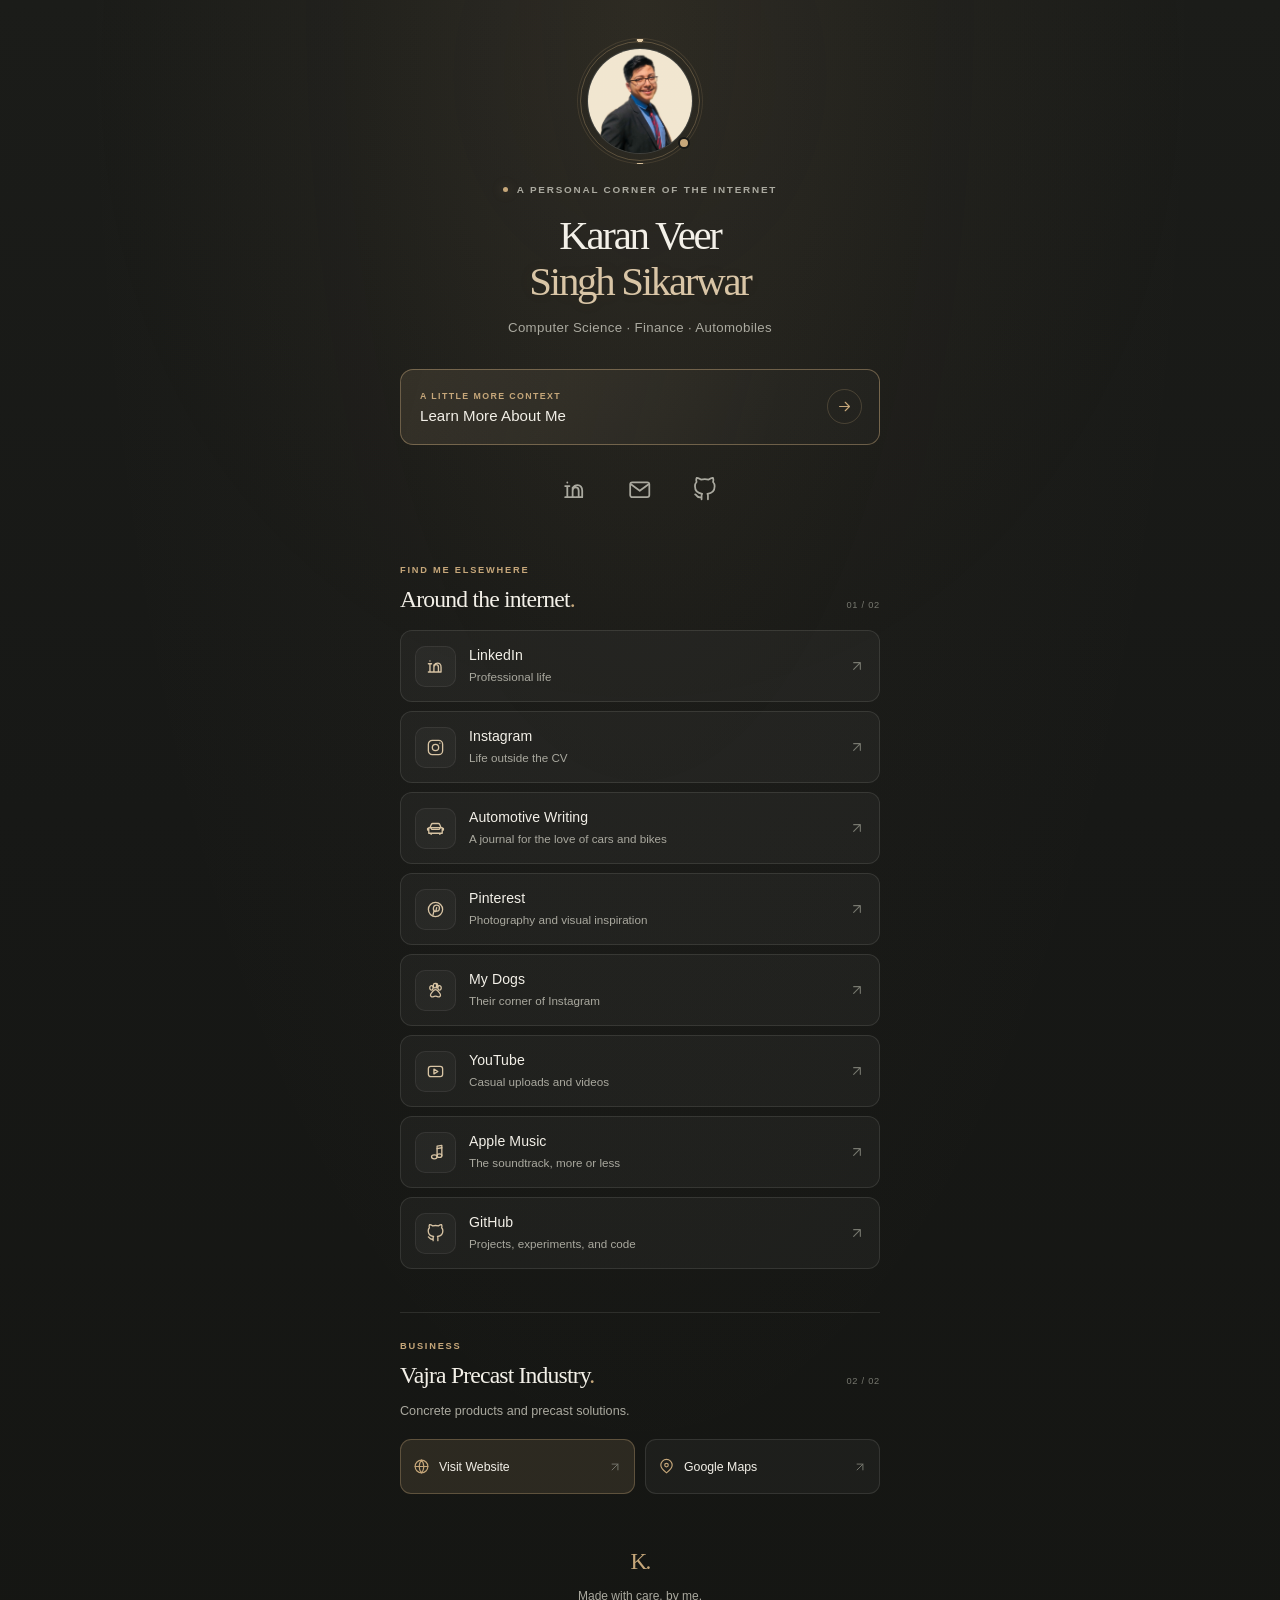
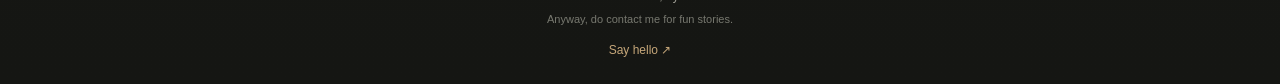
==== index.html @ 091f46a1 "Update index.html" ====
<!DOCTYPE html>

<html lang="en">

<head>

  <meta charset="UTF-8">

  <meta name="viewport" content="width=device-width, initial-scale=1, viewport-fit=cover">

  <title>Karan Veer Singh Sikarwar | Personal Links</title>

  <meta name="description" content="A little corner of the internet belonging to Karan Veer Singh Sikarwar. Find my work, interests, writing, and other places online.">

  <meta name="theme-color" content="#171816">

  <meta name="color-scheme" content="dark">

  <!-- Open Graph / Facebook / WhatsApp -->
  <meta property="og:type" content="website">
  <meta property="og:url" content="https://karanveersingh05.github.io/links.to.me/">
  <meta property="og:title" content="Karan Veer Singh Sikarwar | Personal Links">
  <meta property="og:description" content="A little corner of the internet belonging to Karan Veer Singh Sikarwar. Find my work, interests, writing, and other places online.">
  <meta property="og:image" content="https://karanveersingh05.github.io/links.to.me/profile.jpg">

  <!-- Twitter -->
  <meta property="twitter:card" content="summary_large_image">
  <meta property="twitter:url" content="https://karanveersingh05.github.io/links.to.me/">
  <meta property="twitter:title" content="Karan Veer Singh Sikarwar | Personal Links">
  <meta property="twitter:description" content="A little corner of the internet belonging to Karan Veer Singh Sikarwar.">
  <meta property="twitter:image" content="https://karanveersingh05.github.io/links.to.me/profile.jpg">

  <!-- Favicons -->
  <link rel="icon" type="image/png" href="favicon.png">
  <link rel="apple-touch-icon" href="favicon.png">

  <link rel="canonical" href="https://karanveersingh05.github.io/links.to.me/">

  <link rel="preload" as="image" href="profile.jpg">

  <link rel="stylesheet" href="style.css">

  <script src="script.js" defer></script>

  <script type="application/ld+json">

  {

    "@context": "https://schema.org",

    "@type": "Person",

    "@id": "https://karanveersingh05.github.io/links.to.me/#person",

    "name": "Karan Veer Singh Sikarwar",

    "alternateName": [

      "Karan Veer Singh",

      "Karan Veer (Sikarwar) Singh"

    ],

    "url": "https://karanveersingh05.github.io/links.to.me/",

    "sameAs": [

      "https://www.linkedin.com/in/karanveersingh05",

      "https://www.instagram.com/karan_singh05/",

      "https://www.youtube.com/@karan_singh05",

      "https://karanveersingh.notion.site/Le-Journalisme-Automobile-26ea89d67df1801f86c3dbd684a59faa",

      "https://in.pinterest.com/karan_singh05/",

      "https://github.com/karanveersingh05"

    ]

  }

  </script>

</head>

<body>

  <div class="page-shell">

    <header class="profile" data-reveal>

      <div class="profile-image-wrap">

        <img

          class="profile-pic"

          src="profile.jpg"

          alt="Portrait of Karan Veer Singh Sikarwar"

          width="112"

          height="112"

          fetchpriority="high"

        >

        <span class="profile-indicator" aria-hidden="true"></span>

      </div>

      <p class="eyebrow">

        <span></span>

        A PERSONAL CORNER OF THE INTERNET

      </p>

      <h1>Karan Veer <span>Singh Sikarwar</span></h1>

      <p class="profile-description">

        Computer Science · Finance · Automobiles

      </p>

      <a class="about-link" href="about/" aria-label="Learn more about me">

        <span class="about-link-copy">

          <span class="about-link-kicker">A LITTLE MORE CONTEXT</span>

          <span class="about-link-title">Learn More About Me</span>

        </span>

        <span class="about-link-arrow" aria-hidden="true">

          <svg viewBox="0 0 24 24" fill="none">

            <path

              d="M5 12h14M13 6l6 6-6 6"

              stroke="currentColor"

              stroke-width="1.6"

              stroke-linecap="round"

              stroke-linejoin="round"

            />

          </svg>

        </span>

      </a>

      <nav class="quick-links" aria-label="Quick contact links">

        <a

          href="https://www.linkedin.com/in/karanveersingh05/"

          target="_blank"

          rel="noopener noreferrer"

          aria-label="LinkedIn"

          title="LinkedIn"

        >

          <svg aria-hidden="true">

            <use href="icons.svg#linkedin"></use>

          </svg>

        </a>

        <a

          href="mailto:karanoman@zohomail.in"

          aria-label="Email me"

          title="Email"

        >

          <svg aria-hidden="true">

            <use href="icons.svg#mail"></use>

          </svg>

        </a>

        <a

          href="https://github.com/karanveersingh05"

          target="_blank"

          rel="noopener noreferrer"

          aria-label="GitHub"

          title="GitHub"

        >

          <svg aria-hidden="true">

            <use href="icons.svg#github"></use>

          </svg>

        </a>

      </nav>

    </header>

    <main class="content">

      <section class="links-section" aria-labelledby="links-heading">

        <div class="section-heading" data-reveal>

          <div>

            <p class="section-kicker">FIND ME ELSEWHERE</p>

            <h2 id="links-heading">Around the internet<span>.</span></h2>

          </div>

          <span class="section-index" aria-hidden="true">01 / 02</span>

        </div>

        <div class="link-list">

          <a

            class="link-card"

            href="https://www.linkedin.com/in/karanveersingh05"

            target="_blank"

            rel="noopener noreferrer"

            data-reveal

          >

            <span class="link-icon">

              <svg aria-hidden="true"><use href="icons.svg#linkedin"></use></svg>

            </span>

            <span class="link-copy">

              <span class="link-title">LinkedIn</span>

              <span class="link-subtitle">Professional life</span>

            </span>

            <svg class="external-arrow" aria-hidden="true">

              <use href="icons.svg#arrow-up-right"></use>

            </svg>

          </a>

          <a

            class="link-card"

            href="https://www.instagram.com/karan_singh05/"

            target="_blank"

            rel="noopener noreferrer"

            data-reveal

          >

            <span class="link-icon">

              <svg aria-hidden="true"><use href="icons.svg#instagram"></use></svg>

            </span>

            <span class="link-copy">

              <span class="link-title">Instagram</span>

              <span class="link-subtitle">Life outside the CV</span>

            </span>

            <svg class="external-arrow" aria-hidden="true">

              <use href="icons.svg#arrow-up-right"></use>

            </svg>

          </a>

          <a

            class="link-card"

            href="https://karanveersingh.notion.site/Le-Journalisme-Automobile-26ea89d67df1801f86c3dbd684a59faa"

            target="_blank"

            rel="noopener noreferrer"

            data-reveal

          >

            <span class="link-icon">

              <svg aria-hidden="true"><use href="icons.svg#automotive"></use></svg>

            </span>

            <span class="link-copy">

              <span class="link-title">Automotive Writing</span>

              <span class="link-subtitle">A journal for the love of cars and bikes</span>

            </span>

            <svg class="external-arrow" aria-hidden="true">

              <use href="icons.svg#arrow-up-right"></use>

            </svg>

          </a>

          <a

            class="link-card"

            href="https://in.pinterest.com/karan_singh05/"

            target="_blank"

            rel="noopener noreferrer"

            data-reveal

          >

            <span class="link-icon">

              <svg aria-hidden="true"><use href="icons.svg#pinterest"></use></svg>

            </span>

            <span class="link-copy">

              <span class="link-title">Pinterest</span>

              <span class="link-subtitle">Photography and visual inspiration</span>

            </span>

            <svg class="external-arrow" aria-hidden="true">

              <use href="icons.svg#arrow-up-right"></use>

            </svg>

          </a>

          <a

            class="link-card"

            href="https://www.instagram.com/dipsy_dog05/"

            target="_blank"

            rel="noopener noreferrer"

            data-reveal

          >

            <span class="link-icon">

              <svg aria-hidden="true"><use href="icons.svg#paw"></use></svg>

            </span>

            <span class="link-copy">

              <span class="link-title">My Dogs</span>

              <span class="link-subtitle">Their corner of Instagram</span>

            </span>

            <svg class="external-arrow" aria-hidden="true">

              <use href="icons.svg#arrow-up-right"></use>

            </svg>

          </a>

          <a

            class="link-card"

            href="https://www.youtube.com/@karan_singh05"

            target="_blank"

            rel="noopener noreferrer"

            data-reveal

          >

            <span class="link-icon">

              <svg aria-hidden="true"><use href="icons.svg#youtube"></use></svg>

            </span>

            <span class="link-copy">

              <span class="link-title">YouTube</span>

              <span class="link-subtitle">Casual uploads and videos</span>

            </span>

            <svg class="external-arrow" aria-hidden="true">

              <use href="icons.svg#arrow-up-right"></use>

            </svg>

          </a>

          <a

            class="link-card"

            href="https://music.apple.com/profile/karan_singh05"

            target="_blank"

            rel="noopener noreferrer"

            data-reveal

          >

            <span class="link-icon">

              <svg aria-hidden="true"><use href="icons.svg#music"></use></svg>

            </span>

            <span class="link-copy">

              <span class="link-title">Apple Music</span>

              <span class="link-subtitle">The soundtrack, more or less</span>

            </span>

            <svg class="external-arrow" aria-hidden="true">

              <use href="icons.svg#arrow-up-right"></use>

            </svg>

          </a>

          <a

            class="link-card"

            href="https://github.com/karanveersingh05"

            target="_blank"

            rel="noopener noreferrer"

            data-reveal

          >

            <span class="link-icon">

              <svg aria-hidden="true"><use href="icons.svg#github"></use></svg>

            </span>

            <span class="link-copy">

              <span class="link-title">GitHub</span>

              <span class="link-subtitle">Projects, experiments, and code</span>

            </span>

            <svg class="external-arrow" aria-hidden="true">

              <use href="icons.svg#arrow-up-right"></use>

            </svg>

          </a>

        </div>

      </section>

      <section

        class="business-section"

        aria-labelledby="business-heading"

        data-reveal

      >

        <div class="section-heading">

          <div>

            <p class="section-kicker">BUSINESS</p>

            <h2 id="business-heading">Vajra Precast Industry<span>.</span></h2>

          </div>

          <span class="section-index" aria-hidden="true">02 / 02</span>

        </div>

        <p class="business-description">

          Concrete products and precast solutions.

        </p>

        <div class="business-actions">

          <a

            class="business-link business-link-primary"

            href="https://vajraprecastindustry.github.io/Vajra-Precast-Industry/"

            target="_blank"

            rel="noopener noreferrer"

          >

            <svg aria-hidden="true"><use href="icons.svg#globe"></use></svg>

            <span>Visit Website</span>

            <svg class="business-arrow" aria-hidden="true">

              <use href="icons.svg#arrow-up-right"></use>

            </svg>

          </a>

          <a

            class="business-link"

            href="https://maps.app.goo.gl/ETF6zqVRNBmQay8h7?g_st=ic"

            target="_blank"

            rel="noopener noreferrer"

          >

            <svg aria-hidden="true"><use href="icons.svg#map-pin"></use></svg>

            <span>Google Maps</span>

            <svg class="business-arrow" aria-hidden="true">

              <use href="icons.svg#arrow-up-right"></use>

            </svg>

          </a>

        </div>

      </section>

    </main>

    <footer class="site-footer">

      <span class="footer-mark" aria-hidden="true">K.</span>

      <p>Made with care, by me.</p>

      <p class="footer-note">Anyway, do contact me for fun stories.</p>

      <a href="mailto:karanoman@zohomail.in">

        Say hello <span aria-hidden="true">↗</span>

      </a>

    </footer>

  </div>

</body>

</html>
---- style.css ----
:root {
  color-scheme: dark;
  --bg: #171816;
  --bg-soft: #1d1e1b;
  --surface: rgba(255, 255, 255, 0.035);
  --surface-hover: rgba(255, 255, 255, 0.065);
  --text: #f3f0e8;
  --muted: #aaa99f;
  --subtle: #77786f;
  --accent: #c6a77a;
  --accent-soft: rgba(198, 167, 122, 0.13);
  --border: rgba(243, 240, 232, 0.105);
  --border-hover: rgba(198, 167, 122, 0.45);
  --content-width: 480px;
  --ease: cubic-bezier(0.2, 0.7, 0.2, 1);
}

* {
  box-sizing: border-box;
  margin: 0;
  padding: 0;
}

html {
  min-height: 100%;
  background: var(--bg);
  scroll-behavior: smooth;
  scroll-padding-top: 24px;
}

body {
  position: relative;
  isolation: isolate;
  min-height: 100vh;
  min-height: 100svh;
  overflow-x: hidden;
  background:
    radial-gradient(
      ellipse at 50% 0%,
      rgba(198, 167, 122, 0.075) 0%,
      rgba(198, 167, 122, 0.018) 34%,
      transparent 63%
    ),
    linear-gradient(180deg, #1b1c19 0%, var(--bg) 48%, #151613 100%);
  color: var(--text);
  font-family:
    -apple-system, BlinkMacSystemFont, "Segoe UI", sans-serif;
  -webkit-font-smoothing: antialiased;
  text-rendering: optimizeLegibility;
}

/* Fine texture */

body::before {
  position: fixed;
  inset: 0;
  z-index: -1;
  background-image:
    radial-gradient(
      rgba(255, 255, 255, 0.035) 0.55px,
      transparent 0.55px
    );
  background-size: 5px 5px;
  content: "";
  opacity: 0.2;
  pointer-events: none;
}

/* A very slow ambient glow */

body::after {
  position: fixed;
  inset: -15%;
  z-index: -1;
  background:
    radial-gradient(
      ellipse at 50% 18%,
      rgba(198, 167, 122, 0.055),
      transparent 48%
    );
  content: "";
  opacity: 0.8;
  pointer-events: none;
  animation: ambient-drift 32s ease-in-out infinite alternate;
}

a {
  color: inherit;
  -webkit-tap-highlight-color: transparent;
}

a:focus-visible {
  outline: 2px solid var(--accent);
  outline-offset: 5px;
}

svg {
  display: block;
  width: 100%;
  height: 100%;
  fill: none;
  stroke: currentColor;
  stroke-linecap: round;
  stroke-linejoin: round;
  stroke-width: 1.65;
}

.page-shell {
  width: min(100% - 36px, var(--content-width));
  min-height: 100vh;
  min-height: 100svh;
  margin-inline: auto;
  padding-top: max(48px, env(safe-area-inset-top));
  display: flex;
  flex-direction: column;
}

/* Profile */

.profile {
  display: flex;
  flex-direction: column;
  align-items: center;
  text-align: center;
}

.profile-image-wrap {
  position: relative;
  width: 106px;
  height: 106px;
  margin-bottom: 28px;
  isolation: isolate;
}

/* The stationary circular outline */

.profile-image-wrap::before {
  position: absolute;
  inset: -7px;
  z-index: -1;
  border: 1px solid rgba(198, 167, 122, 0.32);
  border-radius: 50%;
  content: "";
  transition: border-color 350ms ease;
}

.profile-image-wrap:hover::before {
  border-color: rgba(198, 167, 122, 0.58);
}

/* The orbit: a fine ring with a small bronze moon */

.profile-image-wrap::after {
  position: absolute;
  inset: -10px;
  z-index: 2;
  border: 1px solid rgba(198, 167, 122, 0.15);
  border-radius: 50%;
  background:
    radial-gradient(
      circle at 50% 0%,
      #e3cba6 0,
      #e3cba6 3px,
      rgba(198, 167, 122, 0.2) 3.5px,
      transparent 5px
    );
  content: "";
  pointer-events: none;
  animation: orbit 42s linear infinite;
  will-change: transform;
}

.profile-image-wrap:hover::after {
  border-color: rgba(198, 167, 122, 0.28);
}

.profile-pic {
  position: relative;
  z-index: 1;
  display: block;
  width: 100%;
  height: 100%;
  border: 1px solid rgba(243, 240, 232, 0.16);
  border-radius: 50%;
  object-fit: cover;
  background: var(--bg-soft);
}

.profile-indicator {
  position: absolute;
  z-index: 3;
  right: 3px;
  bottom: 5px;
  width: 12px;
  height: 12px;
  border: 2px solid var(--bg);
  border-radius: 50%;
  background: var(--accent);
}

.eyebrow,
.section-kicker,
.about-link-kicker {
  font-size: 0.62rem;
  font-weight: 600;
  letter-spacing: 0.18em;
  line-height: 1.6;
}

.eyebrow {
  display: flex;
  align-items: center;
  gap: 9px;
  color: var(--muted);
}

.eyebrow > span {
  width: 5px;
  height: 5px;
  border-radius: 50%;
  background: var(--accent);
  box-shadow: 0 0 12px rgba(198, 167, 122, 0.35);
}

h1 {
  max-width: 100%;
  margin-top: 15px;
  color: var(--text);
  font-family: Georgia, "Times New Roman", serif;
  font-size: clamp(2rem, 7vw, 2.55rem);
  font-weight: 400;
  letter-spacing: -0.055em;
  line-height: 1.12;
  text-wrap: balance;
}

h1 span {
  display: block;
  color: #d9c5a6;
  text-shadow: 0 0 26px rgba(198, 167, 122, 0.075);
}

.profile-description {
  margin-top: 13px;
  color: var(--muted);
  font-size: 0.83rem;
  font-weight: 400;
  letter-spacing: 0.025em;
  line-height: 1.7;
}

/* About call to action */

.about-link {
  width: 100%;
  min-height: 76px;
  margin-top: 29px;
  padding: 15px 17px 15px 19px;
  display: flex;
  align-items: center;
  justify-content: space-between;
  gap: 16px;
  border: 1px solid var(--border-hover);
  border-radius: 13px;
  background:
    linear-gradient(
      105deg,
      rgba(198, 167, 122, 0.105),
      transparent 78%
    ),
    rgba(255, 255, 255, 0.018);
  text-align: left;
  text-decoration: none;
  transition:
    background 280ms ease,
    border-color 280ms ease,
    transform 280ms var(--ease);
}

.about-link:hover {
  transform: translateY(-2px);
  border-color: rgba(198, 167, 122, 0.72);
  background:
    linear-gradient(
      105deg,
      rgba(198, 167, 122, 0.16),
      transparent 85%
    ),
    rgba(255, 255, 255, 0.035);
}

.about-link:active,
.link-card:active,
.business-link:active {
  transform: scale(0.99);
}

.about-link-copy {
  display: flex;
  flex-direction: column;
  gap: 4px;
}

.about-link-kicker {
  color: var(--accent);
  font-size: 0.55rem;
  letter-spacing: 0.16em;
}

.about-link-title {
  color: var(--text);
  font-size: 0.94rem;
  font-weight: 500;
  letter-spacing: 0.005em;
}

.about-link-arrow {
  width: 35px;
  height: 35px;
  flex: 0 0 35px;
  display: grid;
  place-items: center;
  border: 1px solid rgba(198, 167, 122, 0.24);
  border-radius: 50%;
  color: var(--accent);
  transition:
    background 250ms ease,
    transform 250ms var(--ease);
}

.about-link-arrow svg {
  width: 17px;
  height: 17px;
}

.about-link:hover .about-link-arrow {
  transform: translateX(2px);
  background: var(--accent-soft);
}

/* Quick contact icons: 150% larger */

.quick-links {
  margin-top: 21px;
  display: flex;
  align-items: center;
  justify-content: center;
  gap: 17px;
}

.quick-links a {
  width: 48px;
  height: 48px;
  display: grid;
  place-items: center;
  border: 1px solid transparent;
  border-radius: 50%;
  color: var(--muted);
  transition:
    color 250ms ease,
    background 250ms ease,
    border-color 250ms ease,
    transform 250ms var(--ease);
}

.quick-links a:hover {
  transform: translateY(-2px);
  border-color: var(--border);
  background: var(--surface-hover);
  color: var(--accent);
}

.quick-links svg {
  width: 25.5px;
  height: 25.5px;
}

/* Main link list */

.content {
  width: 100%;
  margin-top: 49px;
}

.section-heading {
  margin-bottom: 17px;
  display: flex;
  align-items: flex-end;
  justify-content: space-between;
  gap: 12px;
}

.section-kicker {
  margin-bottom: 7px;
  color: var(--accent);
  font-size: 0.58rem;
  letter-spacing: 0.19em;
}

.section-heading h2 {
  color: var(--text);
  font-family: Georgia, "Times New Roman", serif;
  font-size: 1.48rem;
  font-weight: 400;
  letter-spacing: -0.035em;
  line-height: 1.2;
}

.section-heading h2 > span {
  color: var(--accent);
}

.section-index {
  padding-bottom: 3px;
  color: var(--subtle);
  font-size: 0.58rem;
  letter-spacing: 0.08em;
  white-space: nowrap;
}

.link-list {
  display: flex;
  flex-direction: column;
  gap: 9px;
}

.link-card {
  position: relative;
  min-height: 72px;
  padding: 12px 14px;
  display: flex;
  align-items: center;
  gap: 13px;
  border: 1px solid var(--border);
  border-radius: 12px;
  background: var(--surface);
  text-decoration: none;
  transition:
    transform 250ms var(--ease),
    border-color 250ms ease,
    background 250ms ease;
}

.link-card:hover {
  transform: translateY(-2px);
  border-color: var(--border-hover);
  background: var(--surface-hover);
}

.link-icon {
  width: 41px;
  height: 41px;
  flex: 0 0 41px;
  display: grid;
  place-items: center;
  border: 1px solid rgba(243, 240, 232, 0.07);
  border-radius: 10px;
  background: rgba(255, 255, 255, 0.035);
  color: #d8c4a4;
  transition:
    background 250ms ease,
    border-color 250ms ease;
}

.link-card:hover .link-icon {
  border-color: rgba(198, 167, 122, 0.2);
  background: var(--accent-soft);
}

.link-icon svg {
  width: 19px;
  height: 19px;
}

.link-copy {
  min-width: 0;
  display: flex;
  flex: 1;
  flex-direction: column;
  gap: 4px;
}

.link-title {
  color: var(--text);
  font-size: 0.88rem;
  font-weight: 500;
  letter-spacing: 0.005em;
  line-height: 1.35;
}

.link-subtitle {
  color: var(--muted);
  font-size: 0.73rem;
  font-weight: 400;
  line-height: 1.45;
}

.external-arrow {
  width: 16px;
  height: 16px;
  flex: 0 0 16px;
  color: var(--subtle);
  transition:
    color 220ms ease,
    transform 220ms var(--ease);
}

.link-card:hover .external-arrow {
  transform: translate(2px, -2px);
  color: var(--accent);
}

/* Business */

.business-section {
  margin-top: 43px;
  padding-top: 26px;
  border-top: 1px solid var(--border);
}

.business-description {
  margin-top: -5px;
  margin-bottom: 17px;
  color: var(--muted);
  font-size: 0.79rem;
  line-height: 1.65;
}

.business-actions {
  display: grid;
  grid-template-columns: 1fr 1fr;
  gap: 10px;
}

.business-link {
  min-width: 0;
  min-height: 55px;
  padding: 12px;
  display: flex;
  align-items: center;
  gap: 9px;
  border: 1px solid var(--border);
  border-radius: 11px;
  background: var(--surface);
  color: var(--text);
  font-size: 0.77rem;
  font-weight: 500;
  text-decoration: none;
  transition:
    transform 250ms var(--ease),
    border-color 250ms ease,
    background 250ms ease;
}

.business-link:hover {
  transform: translateY(-2px);
  border-color: var(--border-hover);
  background: var(--surface-hover);
}

.business-link > svg:first-child {
  width: 17px;
  height: 17px;
  flex: 0 0 17px;
  color: var(--accent);
}

.business-link > span {
  flex: 1;
}

.business-arrow {
  width: 14px;
  height: 14px;
  flex: 0 0 14px;
  color: var(--subtle);
}

.business-link-primary {
  border-color: rgba(198, 167, 122, 0.32);
  background: var(--accent-soft);
}

.business-link-primary:hover {
  background: rgba(198, 167, 122, 0.18);
}

/* Footer */

.site-footer {
  width: 100%;
  margin-top: auto;
  padding: 54px 0 max(27px, env(safe-area-inset-bottom));
  display: flex;
  flex-direction: column;
  align-items: center;
  text-align: center;
}

.footer-mark {
  margin-bottom: 11px;
  color: var(--accent);
  font-family: Georgia, "Times New Roman", serif;
  font-size: 1.45rem;
  letter-spacing: -0.08em;
}

.site-footer p {
  color: var(--muted);
  font-size: 0.75rem;
  line-height: 1.7;
}

.site-footer .footer-note {
  margin-top: 3px;
  color: var(--subtle);
  font-size: 0.69rem;
}

.site-footer > a {
  margin-top: 15px;
  color: var(--accent);
  font-size: 0.75rem;
  text-decoration: none;
  transition: color 200ms ease;
}

.site-footer > a:hover {
  color: var(--text);
}

/* Ambient and orbit animations */

@keyframes orbit {
  from {
    transform: rotate(0deg);
  }

  to {
    transform: rotate(360deg);
  }
}

@keyframes ambient-drift {
  from {
    transform: translate3d(-1%, -0.5%, 0) scale(1);
    opacity: 0.65;
  }

  to {
    transform: translate3d(1%, 0.8%, 0) scale(1.04);
    opacity: 1;
  }
}

/* Entrance motion */

.js [data-reveal] {
  animation: settle-in 650ms var(--ease) both;
}

.js .profile {
  animation-delay: 40ms;
}

.js .section-heading[data-reveal] {
  animation-delay: 100ms;
}

.js .link-card:nth-child(1) { animation-delay: 110ms; }
.js .link-card:nth-child(2) { animation-delay: 145ms; }
.js .link-card:nth-child(3) { animation-delay: 180ms; }
.js .link-card:nth-child(4) { animation-delay: 215ms; }
.js .link-card:nth-child(5) { animation-delay: 250ms; }
.js .link-card:nth-child(6) { animation-delay: 285ms; }
.js .link-card:nth-child(7) { animation-delay: 320ms; }
.js .link-card:nth-child(8) { animation-delay: 355ms; }

@keyframes settle-in {
  from {
    opacity: 0;
    transform: translateY(9px);
  }

  to {
    opacity: 1;
    transform: translateY(0);
  }
}

/* Compact phones */

@media (max-width: 380px) {
  .page-shell {
    width: calc(100% - 28px);
    padding-top: max(36px, env(safe-area-inset-top));
  }

  .profile-image-wrap {
    width: 94px;
    height: 94px;
    margin-bottom: 24px;
  }

  h1 {
    font-size: 1.9rem;
  }

  .profile-description {
    font-size: 0.77rem;
  }

  .content {
    margin-top: 41px;
  }

  .link-card {
    min-height: 68px;
    padding: 10px;
    gap: 10px;
  }

  .link-icon {
    width: 38px;
    height: 38px;
    flex-basis: 38px;
  }

  .link-title {
    font-size: 0.84rem;
  }

  .link-subtitle {
    font-size: 0.69rem;
  }

  .business-link {
    padding: 10px 9px;
    gap: 7px;
    font-size: 0.71rem;
  }
}

/* Respect visitors who prefer reduced motion */

@media (prefers-reduced-motion: reduce) {
  *,
  *::before,
  *::after {
    scroll-behavior: auto !important;
    animation: none !important;
    transition: none !important;
  }
}
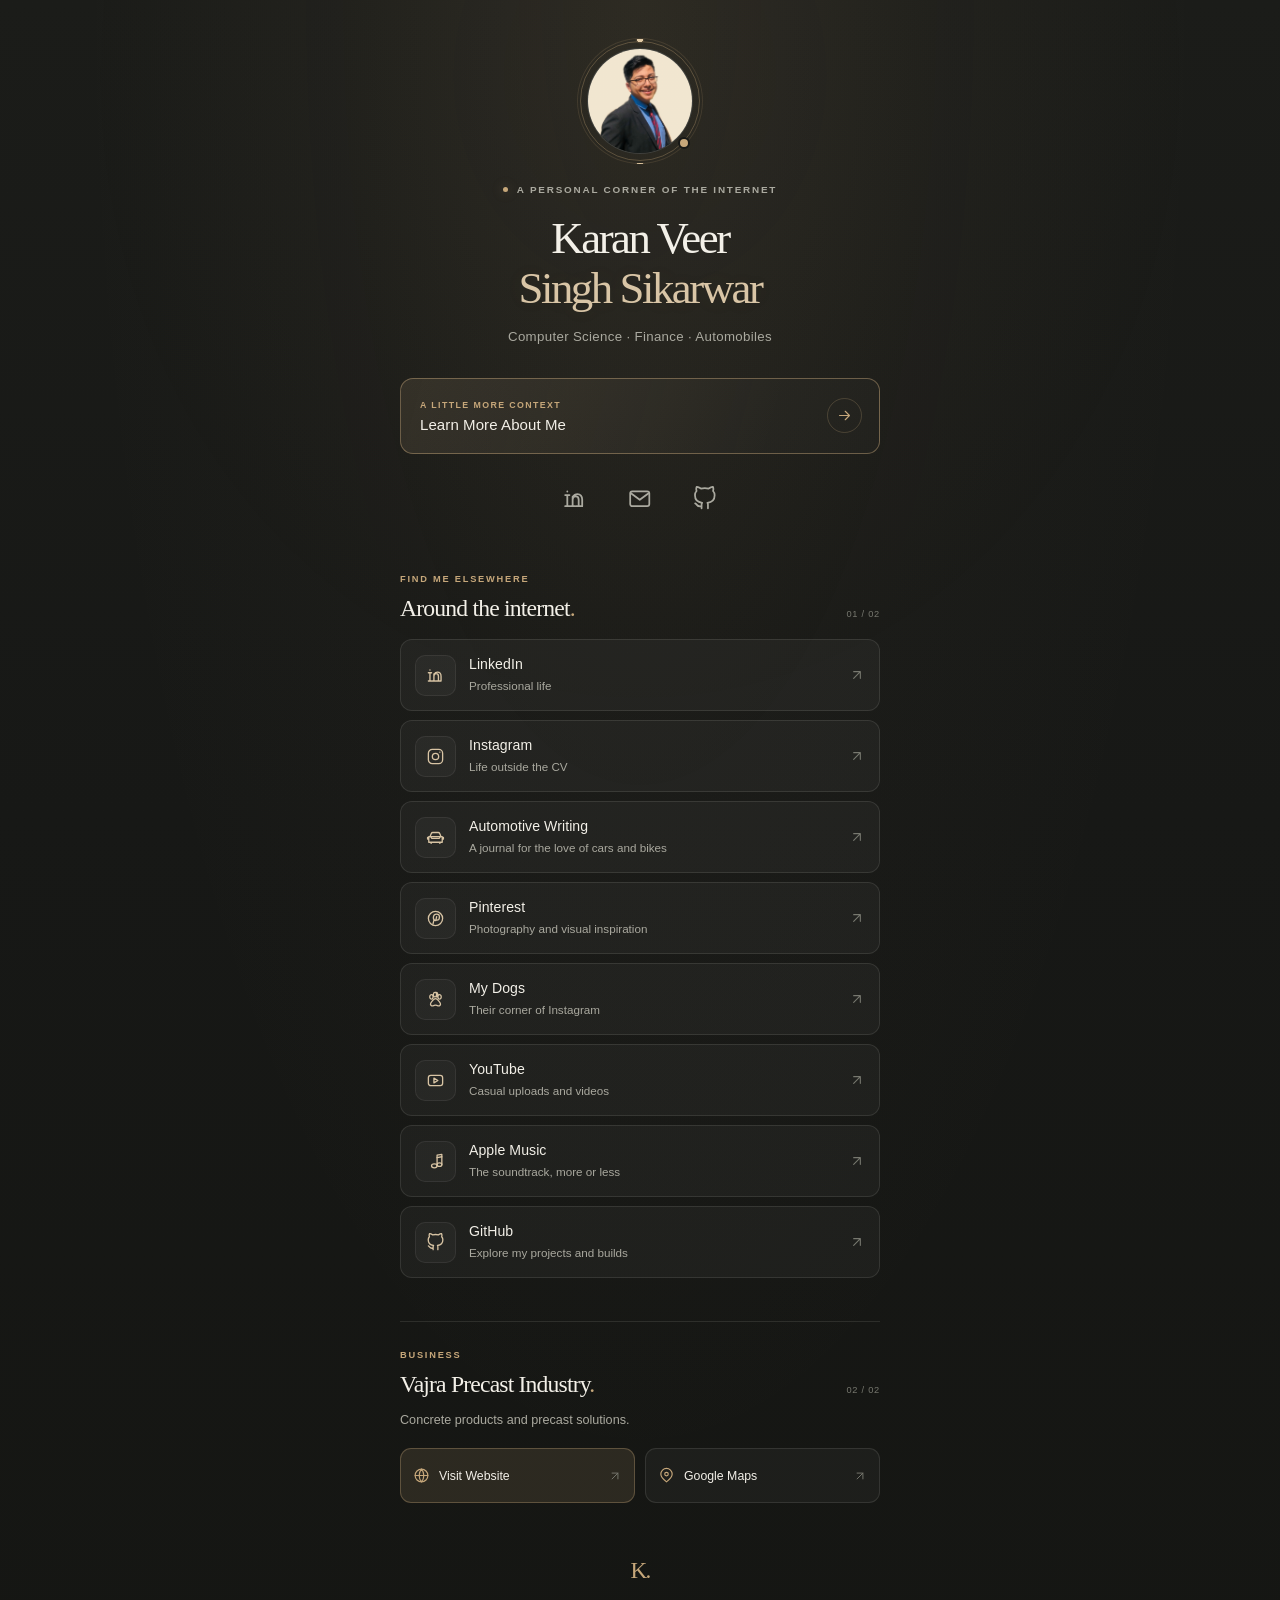
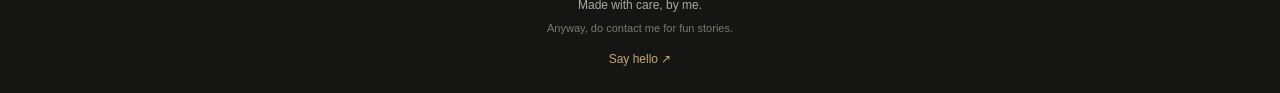
==== commit 5c0cc63f: "Change GitHub link and update link subtitle Updated GitHub link and modified subtitle text." ====
--- a/index.html
+++ b/index.html
@@ -1,3 +1,4 @@
+
 <!DOCTYPE html>
 
 <html lang="en">
@@ -508,7 +509,7 @@
 
             class="link-card"
 
-            href="https://github.com/karanveersingh05"
+            href="https://karanveersingh05.github.io/links.to.me/gitcode/"
 
             target="_blank"
 
@@ -528,7 +529,7 @@
 
               <span class="link-title">GitHub</span>
 
-              <span class="link-subtitle">Projects, experiments, and code</span>
+              <span class="link-subtitle">Explore my projects and builds</span>
 
             </span>
 
--- a/style.css
+++ b/style.css
@@ -1,4 +1,3 @@
-
 :root {
   color-scheme: dark;
   --bg: #171816;
@@ -228,7 +227,7 @@
   margin-top: 15px;
   color: var(--text);
   font-family: Georgia, "Times New Roman", serif;
-  font-size: clamp(2rem, 7vw, 2.55rem);
+  font-size: clamp(2.25rem, 6.5vw, 2.8rem);
   font-weight: 400;
   letter-spacing: -0.055em;
   line-height: 1.12;
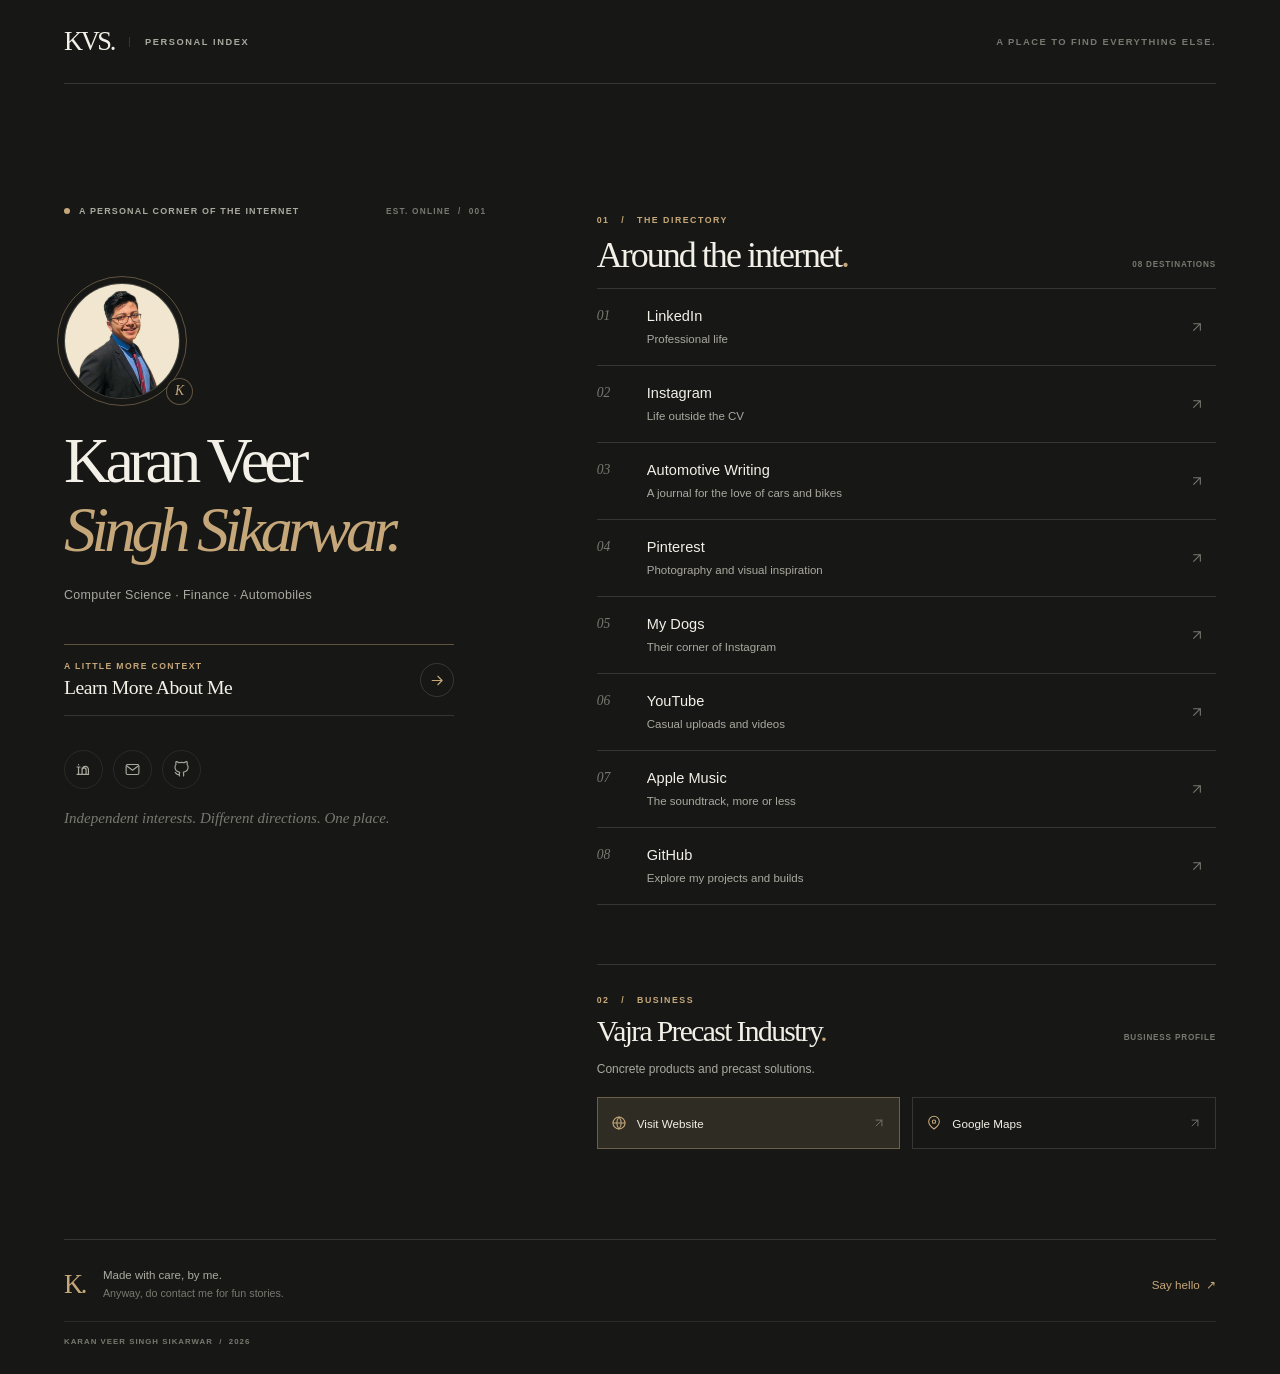
==== commit a3ab06e7: "Add files via upload" ====
--- a/index.html
+++ b/index.html
@@ -1,654 +1,237 @@
-
 <!DOCTYPE html>
-
 <html lang="en">
-
 <head>
-
   <meta charset="UTF-8">
-
   <meta name="viewport" content="width=device-width, initial-scale=1, viewport-fit=cover">
-
-  <title>Karan Veer Singh Sikarwar | Personal Links</title>
-
+  <title>Karan Veer Singh Sikarwar | Personal Index</title>
   <meta name="description" content="A little corner of the internet belonging to Karan Veer Singh Sikarwar. Find my work, interests, writing, and other places online.">
-
   <meta name="theme-color" content="#171816">
-
   <meta name="color-scheme" content="dark">
-
-  <!-- Open Graph / Facebook / WhatsApp -->
   <meta property="og:type" content="website">
   <meta property="og:url" content="https://karanveersingh05.github.io/links.to.me/">
-  <meta property="og:title" content="Karan Veer Singh Sikarwar | Personal Links">
+  <meta property="og:title" content="Karan Veer Singh Sikarwar | Personal Index">
   <meta property="og:description" content="A little corner of the internet belonging to Karan Veer Singh Sikarwar. Find my work, interests, writing, and other places online.">
   <meta property="og:image" content="https://karanveersingh05.github.io/links.to.me/profile.jpg">
-
-  <!-- Twitter -->
-  <meta property="twitter:card" content="summary_large_image">
-  <meta property="twitter:url" content="https://karanveersingh05.github.io/links.to.me/">
-  <meta property="twitter:title" content="Karan Veer Singh Sikarwar | Personal Links">
-  <meta property="twitter:description" content="A little corner of the internet belonging to Karan Veer Singh Sikarwar.">
-  <meta property="twitter:image" content="https://karanveersingh05.github.io/links.to.me/profile.jpg">
-
-  <!-- Favicons -->
+  <meta property="og:image:alt" content="Portrait of Karan Veer Singh Sikarwar">
+  <meta name="twitter:card" content="summary_large_image">
+  <meta name="twitter:url" content="https://karanveersingh05.github.io/links.to.me/">
+  <meta name="twitter:title" content="Karan Veer Singh Sikarwar | Personal Index">
+  <meta name="twitter:description" content="A little corner of the internet belonging to Karan Veer Singh Sikarwar.">
+  <meta name="twitter:image" content="https://karanveersingh05.github.io/links.to.me/profile.jpg">
   <link rel="icon" type="image/png" href="favicon.png">
   <link rel="apple-touch-icon" href="favicon.png">
-
   <link rel="canonical" href="https://karanveersingh05.github.io/links.to.me/">
-
   <link rel="preload" as="image" href="profile.jpg">
-
   <link rel="stylesheet" href="style.css">
-
   <script src="script.js" defer></script>
 
   <script type="application/ld+json">
-
   {
-
     "@context": "https://schema.org",
-
     "@type": "Person",
-
     "@id": "https://karanveersingh05.github.io/links.to.me/#person",
-
     "name": "Karan Veer Singh Sikarwar",
-
     "alternateName": [
-
       "Karan Veer Singh",
-
       "Karan Veer (Sikarwar) Singh"
-
     ],
-
     "url": "https://karanveersingh05.github.io/links.to.me/",
-
     "sameAs": [
-
       "https://www.linkedin.com/in/karanveersingh05",
-
       "https://www.instagram.com/karan_singh05/",
-
       "https://www.youtube.com/@karan_singh05",
-
       "https://karanveersingh.notion.site/Le-Journalisme-Automobile-26ea89d67df1801f86c3dbd684a59faa",
-
       "https://in.pinterest.com/karan_singh05/",
-
       "https://github.com/karanveersingh05"
-
     ]
-
   }
-
   </script>
-
 </head>
 
 <body>
+  <a class="skip-link" href="#directory">Skip to directory</a>
 
   <div class="page-shell">
-
-    <header class="profile" data-reveal>
-
-      <div class="profile-image-wrap">
-
-        <img
-
-          class="profile-pic"
-
-          src="profile.jpg"
-
-          alt="Portrait of Karan Veer Singh Sikarwar"
-
-          width="112"
-
-          height="112"
-
-          fetchpriority="high"
-
-        >
-
-        <span class="profile-indicator" aria-hidden="true"></span>
-
+    <header class="site-header">
+      <a class="site-mark" href="./" aria-label="Karan Veer Singh Sikarwar home">
+        <span class="site-mark__monogram">KVS.</span>
+        <span class="site-mark__descriptor">PERSONAL INDEX</span>
+      </a>
+      <span class="header-note">A PLACE TO FIND EVERYTHING ELSE.</span>
+    </header>
+
+    <main class="main-layout">
+      <section class="identity-panel" aria-labelledby="profile-name">
+        <div class="identity-topline">
+          <span class="eyebrow"><span class="eyebrow__mark" aria-hidden="true"></span> A PERSONAL CORNER OF THE INTERNET</span>
+          <span class="edition-number">EST. ONLINE&nbsp; / &nbsp;001</span>
+        </div>
+
+        <div class="profile-image-wrap">
+          <img
+            class="profile-pic"
+            src="profile.jpg"
+            alt="Portrait of Karan Veer Singh Sikarwar"
+            width="112"
+            height="112"
+            fetchpriority="high"
+            decoding="async"
+          >
+          <span class="profile-image-index" aria-hidden="true">K</span>
+        </div>
+
+        <h1 id="profile-name">Karan Veer <span>Singh Sikarwar.</span></h1>
+        <p class="profile-description">Computer Science <span aria-hidden="true">·</span> Finance <span aria-hidden="true">·</span> Automobiles</p>
+
+        <a class="about-link" href="about/" aria-label="Learn more about me">
+          <span class="about-link__copy">
+            <span class="about-link__kicker">A LITTLE MORE CONTEXT</span>
+            <span class="about-link__title">Learn More About Me</span>
+          </span>
+          <span class="about-link__arrow" aria-hidden="true">
+            <svg viewBox="0 0 24 24" fill="none">
+              <path d="M4.5 12h14M12.5 6l6 6-6 6" stroke="currentColor" stroke-width="1.5" stroke-linecap="round" stroke-linejoin="round"/>
+            </svg>
+          </span>
+        </a>
+
+        <div class="identity-bottom">
+          <nav class="quick-links" aria-label="Quick contact links">
+            <a href="https://www.linkedin.com/in/karanveersingh05/" target="_blank" rel="noopener noreferrer" aria-label="LinkedIn" title="LinkedIn">
+              <svg aria-hidden="true"><use href="icons.svg#linkedin"></use></svg>
+            </a>
+            <a href="mailto:karanoman@zohomail.in" aria-label="Email me" title="Email">
+              <svg aria-hidden="true"><use href="icons.svg#mail"></use></svg>
+            </a>
+            <a href="https://github.com/karanveersingh05" target="_blank" rel="noopener noreferrer" aria-label="GitHub" title="GitHub">
+              <svg aria-hidden="true"><use href="icons.svg#github"></use></svg>
+            </a>
+          </nav>
+          <p class="identity-note">Independent interests. Different directions. One place.</p>
+        </div>
+      </section>
+
+      <div class="directory-panel">
+        <section class="links-section" id="directory" aria-labelledby="links-heading">
+          <div class="section-heading">
+            <div>
+              <p class="section-kicker">01 &nbsp; / &nbsp; THE DIRECTORY</p>
+              <h2 id="links-heading">Around the internet<span>.</span></h2>
+            </div>
+            <span class="section-index" aria-hidden="true">08 DESTINATIONS</span>
+          </div>
+
+          <nav class="link-list" aria-label="Find me around the internet">
+            <a class="index-link" href="https://www.linkedin.com/in/karanveersingh05" target="_blank" rel="noopener noreferrer">
+              <span class="index-link__number">01</span>
+              <span class="index-link__copy">
+                <span class="index-link__title">LinkedIn</span>
+                <span class="index-link__subtitle">Professional life</span>
+              </span>
+              <svg class="index-link__arrow" aria-hidden="true"><use href="icons.svg#arrow-up-right"></use></svg>
+            </a>
+
+            <a class="index-link" href="https://www.instagram.com/karan_singh05/" target="_blank" rel="noopener noreferrer">
+              <span class="index-link__number">02</span>
+              <span class="index-link__copy">
+                <span class="index-link__title">Instagram</span>
+                <span class="index-link__subtitle">Life outside the CV</span>
+              </span>
+              <svg class="index-link__arrow" aria-hidden="true"><use href="icons.svg#arrow-up-right"></use></svg>
+            </a>
+
+            <a class="index-link" href="https://karanveersingh.notion.site/Le-Journalisme-Automobile-26ea89d67df1801f86c3dbd684a59faa" target="_blank" rel="noopener noreferrer">
+              <span class="index-link__number">03</span>
+              <span class="index-link__copy">
+                <span class="index-link__title">Automotive Writing</span>
+                <span class="index-link__subtitle">A journal for the love of cars and bikes</span>
+              </span>
+              <svg class="index-link__arrow" aria-hidden="true"><use href="icons.svg#arrow-up-right"></use></svg>
+            </a>
+
+            <a class="index-link" href="https://in.pinterest.com/karan_singh05/" target="_blank" rel="noopener noreferrer">
+              <span class="index-link__number">04</span>
+              <span class="index-link__copy">
+                <span class="index-link__title">Pinterest</span>
+                <span class="index-link__subtitle">Photography and visual inspiration</span>
+              </span>
+              <svg class="index-link__arrow" aria-hidden="true"><use href="icons.svg#arrow-up-right"></use></svg>
+            </a>
+
+            <a class="index-link" href="https://www.instagram.com/dipsy_dog05/" target="_blank" rel="noopener noreferrer">
+              <span class="index-link__number">05</span>
+              <span class="index-link__copy">
+                <span class="index-link__title">My Dogs</span>
+                <span class="index-link__subtitle">Their corner of Instagram</span>
+              </span>
+              <svg class="index-link__arrow" aria-hidden="true"><use href="icons.svg#arrow-up-right"></use></svg>
+            </a>
+
+            <a class="index-link" href="https://www.youtube.com/@karan_singh05" target="_blank" rel="noopener noreferrer">
+              <span class="index-link__number">06</span>
+              <span class="index-link__copy">
+                <span class="index-link__title">YouTube</span>
+                <span class="index-link__subtitle">Casual uploads and videos</span>
+              </span>
+              <svg class="index-link__arrow" aria-hidden="true"><use href="icons.svg#arrow-up-right"></use></svg>
+            </a>
+
+            <a class="index-link" href="https://music.apple.com/profile/karan_singh05" target="_blank" rel="noopener noreferrer">
+              <span class="index-link__number">07</span>
+              <span class="index-link__copy">
+                <span class="index-link__title">Apple Music</span>
+                <span class="index-link__subtitle">The soundtrack, more or less</span>
+              </span>
+              <svg class="index-link__arrow" aria-hidden="true"><use href="icons.svg#arrow-up-right"></use></svg>
+            </a>
+
+            <a class="index-link" href="https://karanveersingh05.github.io/links.to.me/gitcode/" target="_blank" rel="noopener noreferrer">
+              <span class="index-link__number">08</span>
+              <span class="index-link__copy">
+                <span class="index-link__title">GitHub</span>
+                <span class="index-link__subtitle">Explore my projects and builds</span>
+              </span>
+              <svg class="index-link__arrow" aria-hidden="true"><use href="icons.svg#arrow-up-right"></use></svg>
+            </a>
+          </nav>
+        </section>
+
+        <section class="business-section" aria-labelledby="business-heading">
+          <div class="section-heading section-heading--business">
+            <div>
+              <p class="section-kicker">02 &nbsp; / &nbsp; BUSINESS</p>
+              <h2 id="business-heading">Vajra Precast Industry<span>.</span></h2>
+            </div>
+            <span class="section-index" aria-hidden="true">BUSINESS PROFILE</span>
+          </div>
+
+          <p class="business-description">Concrete products and precast solutions.</p>
+
+          <div class="business-actions">
+            <a class="business-link business-link--primary" href="https://vajraprecastindustry.github.io/Vajra-Precast-Industry/" target="_blank" rel="noopener noreferrer">
+              <svg aria-hidden="true"><use href="icons.svg#globe"></use></svg>
+              <span>Visit Website</span>
+              <svg class="business-link__arrow" aria-hidden="true"><use href="icons.svg#arrow-up-right"></use></svg>
+            </a>
+            <a class="business-link" href="https://maps.app.goo.gl/ETF6zqVRNBmQay8h7?g_st=ic" target="_blank" rel="noopener noreferrer">
+              <svg aria-hidden="true"><use href="icons.svg#map-pin"></use></svg>
+              <span>Google Maps</span>
+              <svg class="business-link__arrow" aria-hidden="true"><use href="icons.svg#arrow-up-right"></use></svg>
+            </a>
+          </div>
+        </section>
       </div>
-
-      <p class="eyebrow">
-
-        <span></span>
-
-        A PERSONAL CORNER OF THE INTERNET
-
-      </p>
-
-      <h1>Karan Veer <span>Singh Sikarwar</span></h1>
-
-      <p class="profile-description">
-
-        Computer Science · Finance · Automobiles
-
-      </p>
-
-      <a class="about-link" href="about/" aria-label="Learn more about me">
-
-        <span class="about-link-copy">
-
-          <span class="about-link-kicker">A LITTLE MORE CONTEXT</span>
-
-          <span class="about-link-title">Learn More About Me</span>
-
-        </span>
-
-        <span class="about-link-arrow" aria-hidden="true">
-
-          <svg viewBox="0 0 24 24" fill="none">
-
-            <path
-
-              d="M5 12h14M13 6l6 6-6 6"
-
-              stroke="currentColor"
-
-              stroke-width="1.6"
-
-              stroke-linecap="round"
-
-              stroke-linejoin="round"
-
-            />
-
-          </svg>
-
-        </span>
-
-      </a>
-
-      <nav class="quick-links" aria-label="Quick contact links">
-
-        <a
-
-          href="https://www.linkedin.com/in/karanveersingh05/"
-
-          target="_blank"
-
-          rel="noopener noreferrer"
-
-          aria-label="LinkedIn"
-
-          title="LinkedIn"
-
-        >
-
-          <svg aria-hidden="true">
-
-            <use href="icons.svg#linkedin"></use>
-
-          </svg>
-
-        </a>
-
-        <a
-
-          href="mailto:karanoman@zohomail.in"
-
-          aria-label="Email me"
-
-          title="Email"
-
-        >
-
-          <svg aria-hidden="true">
-
-            <use href="icons.svg#mail"></use>
-
-          </svg>
-
-        </a>
-
-        <a
-
-          href="https://github.com/karanveersingh05"
-
-          target="_blank"
-
-          rel="noopener noreferrer"
-
-          aria-label="GitHub"
-
-          title="GitHub"
-
-        >
-
-          <svg aria-hidden="true">
-
-            <use href="icons.svg#github"></use>
-
-          </svg>
-
-        </a>
-
-      </nav>
-
-    </header>
-
-    <main class="content">
-
-      <section class="links-section" aria-labelledby="links-heading">
-
-        <div class="section-heading" data-reveal>
-
-          <div>
-
-            <p class="section-kicker">FIND ME ELSEWHERE</p>
-
-            <h2 id="links-heading">Around the internet<span>.</span></h2>
-
-          </div>
-
-          <span class="section-index" aria-hidden="true">01 / 02</span>
-
-        </div>
-
-        <div class="link-list">
-
-          <a
-
-            class="link-card"
-
-            href="https://www.linkedin.com/in/karanveersingh05"
-
-            target="_blank"
-
-            rel="noopener noreferrer"
-
-            data-reveal
-
-          >
-
-            <span class="link-icon">
-
-              <svg aria-hidden="true"><use href="icons.svg#linkedin"></use></svg>
-
-            </span>
-
-            <span class="link-copy">
-
-              <span class="link-title">LinkedIn</span>
-
-              <span class="link-subtitle">Professional life</span>
-
-            </span>
-
-            <svg class="external-arrow" aria-hidden="true">
-
-              <use href="icons.svg#arrow-up-right"></use>
-
-            </svg>
-
-          </a>
-
-          <a
-
-            class="link-card"
-
-            href="https://www.instagram.com/karan_singh05/"
-
-            target="_blank"
-
-            rel="noopener noreferrer"
-
-            data-reveal
-
-          >
-
-            <span class="link-icon">
-
-              <svg aria-hidden="true"><use href="icons.svg#instagram"></use></svg>
-
-            </span>
-
-            <span class="link-copy">
-
-              <span class="link-title">Instagram</span>
-
-              <span class="link-subtitle">Life outside the CV</span>
-
-            </span>
-
-            <svg class="external-arrow" aria-hidden="true">
-
-              <use href="icons.svg#arrow-up-right"></use>
-
-            </svg>
-
-          </a>
-
-          <a
-
-            class="link-card"
-
-            href="https://karanveersingh.notion.site/Le-Journalisme-Automobile-26ea89d67df1801f86c3dbd684a59faa"
-
-            target="_blank"
-
-            rel="noopener noreferrer"
-
-            data-reveal
-
-          >
-
-            <span class="link-icon">
-
-              <svg aria-hidden="true"><use href="icons.svg#automotive"></use></svg>
-
-            </span>
-
-            <span class="link-copy">
-
-              <span class="link-title">Automotive Writing</span>
-
-              <span class="link-subtitle">A journal for the love of cars and bikes</span>
-
-            </span>
-
-            <svg class="external-arrow" aria-hidden="true">
-
-              <use href="icons.svg#arrow-up-right"></use>
-
-            </svg>
-
-          </a>
-
-          <a
-
-            class="link-card"
-
-            href="https://in.pinterest.com/karan_singh05/"
-
-            target="_blank"
-
-            rel="noopener noreferrer"
-
-            data-reveal
-
-          >
-
-            <span class="link-icon">
-
-              <svg aria-hidden="true"><use href="icons.svg#pinterest"></use></svg>
-
-            </span>
-
-            <span class="link-copy">
-
-              <span class="link-title">Pinterest</span>
-
-              <span class="link-subtitle">Photography and visual inspiration</span>
-
-            </span>
-
-            <svg class="external-arrow" aria-hidden="true">
-
-              <use href="icons.svg#arrow-up-right"></use>
-
-            </svg>
-
-          </a>
-
-          <a
-
-            class="link-card"
-
-            href="https://www.instagram.com/dipsy_dog05/"
-
-            target="_blank"
-
-            rel="noopener noreferrer"
-
-            data-reveal
-
-          >
-
-            <span class="link-icon">
-
-              <svg aria-hidden="true"><use href="icons.svg#paw"></use></svg>
-
-            </span>
-
-            <span class="link-copy">
-
-              <span class="link-title">My Dogs</span>
-
-              <span class="link-subtitle">Their corner of Instagram</span>
-
-            </span>
-
-            <svg class="external-arrow" aria-hidden="true">
-
-              <use href="icons.svg#arrow-up-right"></use>
-
-            </svg>
-
-          </a>
-
-          <a
-
-            class="link-card"
-
-            href="https://www.youtube.com/@karan_singh05"
-
-            target="_blank"
-
-            rel="noopener noreferrer"
-
-            data-reveal
-
-          >
-
-            <span class="link-icon">
-
-              <svg aria-hidden="true"><use href="icons.svg#youtube"></use></svg>
-
-            </span>
-
-            <span class="link-copy">
-
-              <span class="link-title">YouTube</span>
-
-              <span class="link-subtitle">Casual uploads and videos</span>
-
-            </span>
-
-            <svg class="external-arrow" aria-hidden="true">
-
-              <use href="icons.svg#arrow-up-right"></use>
-
-            </svg>
-
-          </a>
-
-          <a
-
-            class="link-card"
-
-            href="https://music.apple.com/profile/karan_singh05"
-
-            target="_blank"
-
-            rel="noopener noreferrer"
-
-            data-reveal
-
-          >
-
-            <span class="link-icon">
-
-              <svg aria-hidden="true"><use href="icons.svg#music"></use></svg>
-
-            </span>
-
-            <span class="link-copy">
-
-              <span class="link-title">Apple Music</span>
-
-              <span class="link-subtitle">The soundtrack, more or less</span>
-
-            </span>
-
-            <svg class="external-arrow" aria-hidden="true">
-
-              <use href="icons.svg#arrow-up-right"></use>
-
-            </svg>
-
-          </a>
-
-          <a
-
-            class="link-card"
-
-            href="https://karanveersingh05.github.io/links.to.me/gitcode/"
-
-            target="_blank"
-
-            rel="noopener noreferrer"
-
-            data-reveal
-
-          >
-
-            <span class="link-icon">
-
-              <svg aria-hidden="true"><use href="icons.svg#github"></use></svg>
-
-            </span>
-
-            <span class="link-copy">
-
-              <span class="link-title">GitHub</span>
-
-              <span class="link-subtitle">Explore my projects and builds</span>
-
-            </span>
-
-            <svg class="external-arrow" aria-hidden="true">
-
-              <use href="icons.svg#arrow-up-right"></use>
-
-            </svg>
-
-          </a>
-
-        </div>
-
-      </section>
-
-      <section
-
-        class="business-section"
-
-        aria-labelledby="business-heading"
-
-        data-reveal
-
-      >
-
-        <div class="section-heading">
-
-          <div>
-
-            <p class="section-kicker">BUSINESS</p>
-
-            <h2 id="business-heading">Vajra Precast Industry<span>.</span></h2>
-
-          </div>
-
-          <span class="section-index" aria-hidden="true">02 / 02</span>
-
-        </div>
-
-        <p class="business-description">
-
-          Concrete products and precast solutions.
-
-        </p>
-
-        <div class="business-actions">
-
-          <a
-
-            class="business-link business-link-primary"
-
-            href="https://vajraprecastindustry.github.io/Vajra-Precast-Industry/"
-
-            target="_blank"
-
-            rel="noopener noreferrer"
-
-          >
-
-            <svg aria-hidden="true"><use href="icons.svg#globe"></use></svg>
-
-            <span>Visit Website</span>
-
-            <svg class="business-arrow" aria-hidden="true">
-
-              <use href="icons.svg#arrow-up-right"></use>
-
-            </svg>
-
-          </a>
-
-          <a
-
-            class="business-link"
-
-            href="https://maps.app.goo.gl/ETF6zqVRNBmQay8h7?g_st=ic"
-
-            target="_blank"
-
-            rel="noopener noreferrer"
-
-          >
-
-            <svg aria-hidden="true"><use href="icons.svg#map-pin"></use></svg>
-
-            <span>Google Maps</span>
-
-            <svg class="business-arrow" aria-hidden="true">
-
-              <use href="icons.svg#arrow-up-right"></use>
-
-            </svg>
-
-          </a>
-
-        </div>
-
-      </section>
-
     </main>
 
     <footer class="site-footer">
-
-      <span class="footer-mark" aria-hidden="true">K.</span>
-
-      <p>Made with care, by me.</p>
-
-      <p class="footer-note">Anyway, do contact me for fun stories.</p>
-
-      <a href="mailto:karanoman@zohomail.in">
-
-        Say hello <span aria-hidden="true">↗</span>
-
-      </a>
-
+      <a class="footer-mark" href="./" aria-label="Back to the beginning">K.</a>
+      <div class="footer-copy">
+        <p>Made with care, by me.</p>
+        <p class="footer-note">Anyway, do contact me for fun stories.</p>
+      </div>
+      <a class="footer-contact" href="mailto:karanoman@zohomail.in">Say hello <span aria-hidden="true">↗</span></a>
+      <span class="footer-colophon">KARAN VEER SINGH SIKARWAR&nbsp; / &nbsp;<span id="current-year">2026</span></span>
     </footer>
-
   </div>
-
 </body>
-
 </html>
--- a/style.css
+++ b/style.css
@@ -1,87 +1,56 @@
+@charset "UTF-8";
+
 :root {
   color-scheme: dark;
   --bg: #171816;
-  --bg-soft: #1d1e1b;
-  --surface: rgba(255, 255, 255, 0.035);
-  --surface-hover: rgba(255, 255, 255, 0.065);
+  --bg-raised: #1d1e1b;
+  --panel: #20211e;
   --text: #f3f0e8;
   --muted: #aaa99f;
   --subtle: #77786f;
   --accent: #c6a77a;
-  --accent-soft: rgba(198, 167, 122, 0.13);
-  --border: rgba(243, 240, 232, 0.105);
-  --border-hover: rgba(198, 167, 122, 0.45);
-  --content-width: 480px;
-  --ease: cubic-bezier(0.2, 0.7, 0.2, 1);
+  --accent-dim: rgba(198, 167, 122, 0.14);
+  --line: rgba(243, 240, 232, 0.14);
+  --line-soft: rgba(243, 240, 232, 0.085);
+  --line-accent: rgba(198, 167, 122, 0.42);
+  --serif: Georgia, "Times New Roman", serif;
+  --sans: -apple-system, BlinkMacSystemFont, "Segoe UI", sans-serif;
+  --page-width: 1160px;
+  --gutter: clamp(22px, 5vw, 76px);
+  --ease: cubic-bezier(0.22, 1, 0.36, 1);
 }
 
 * {
   box-sizing: border-box;
-  margin: 0;
-  padding: 0;
 }
 
 html {
   min-height: 100%;
   background: var(--bg);
   scroll-behavior: smooth;
-  scroll-padding-top: 24px;
+  scroll-padding-top: 28px;
 }
 
 body {
-  position: relative;
-  isolation: isolate;
+  min-width: 320px;
   min-height: 100vh;
   min-height: 100svh;
-  overflow-x: hidden;
-  background:
-    radial-gradient(
-      ellipse at 50% 0%,
-      rgba(198, 167, 122, 0.075) 0%,
-      rgba(198, 167, 122, 0.018) 34%,
-      transparent 63%
-    ),
-    linear-gradient(180deg, #1b1c19 0%, var(--bg) 48%, #151613 100%);
+  margin: 0;
+  background: var(--bg);
   color: var(--text);
-  font-family:
-    -apple-system, BlinkMacSystemFont, "Segoe UI", sans-serif;
+  font-family: var(--sans);
   -webkit-font-smoothing: antialiased;
   text-rendering: optimizeLegibility;
 }
-
-/* Fine texture */
 
 body::before {
   position: fixed;
   inset: 0;
   z-index: -1;
-  background-image:
-    radial-gradient(
-      rgba(255, 255, 255, 0.035) 0.55px,
-      transparent 0.55px
-    );
-  background-size: 5px 5px;
+  background-image: radial-gradient(rgba(255, 255, 255, 0.025) 0.5px, transparent 0.6px);
+  background-size: 6px 6px;
   content: "";
-  opacity: 0.2;
   pointer-events: none;
-}
-
-/* A very slow ambient glow */
-
-body::after {
-  position: fixed;
-  inset: -15%;
-  z-index: -1;
-  background:
-    radial-gradient(
-      ellipse at 50% 18%,
-      rgba(198, 167, 122, 0.055),
-      transparent 48%
-    );
-  content: "";
-  opacity: 0.8;
-  pointer-events: none;
-  animation: ambient-drift 32s ease-in-out infinite alternate;
 }
 
 a {
@@ -102,584 +71,596 @@
   stroke: currentColor;
   stroke-linecap: round;
   stroke-linejoin: round;
-  stroke-width: 1.65;
+  stroke-width: 1.6;
+}
+
+.skip-link {
+  position: fixed;
+  top: 12px;
+  left: 12px;
+  z-index: 20;
+  padding: 11px 15px;
+  transform: translateY(-160%);
+  background: var(--text);
+  color: var(--bg);
+  font-size: 0.8rem;
+  text-decoration: none;
+  transition: transform 180ms ease;
+}
+
+.skip-link:focus {
+  transform: translateY(0);
 }
 
 .page-shell {
-  width: min(100% - 36px, var(--content-width));
+  width: min(calc(100% - (var(--gutter) * 2)), var(--page-width));
   min-height: 100vh;
   min-height: 100svh;
   margin-inline: auto;
-  padding-top: max(48px, env(safe-area-inset-top));
   display: flex;
   flex-direction: column;
 }
 
-/* Profile */
-
-.profile {
+.site-header {
+  min-height: 84px;
   display: flex;
-  flex-direction: column;
   align-items: center;
-  text-align: center;
+  justify-content: space-between;
+  gap: 24px;
+  border-bottom: 1px solid var(--line);
+}
+
+.site-mark {
+  display: inline-flex;
+  align-items: center;
+  gap: 15px;
+  text-decoration: none;
+}
+
+.site-mark__monogram {
+  color: var(--text);
+  font-family: var(--serif);
+  font-size: 1.65rem;
+  letter-spacing: -0.09em;
+  line-height: 1;
+}
+
+.site-mark__descriptor {
+  padding-left: 15px;
+  border-left: 1px solid var(--line);
+  color: var(--muted);
+  font-size: 0.58rem;
+  font-weight: 600;
+  letter-spacing: 0.17em;
+}
+
+.header-note,
+.edition-number,
+.eyebrow,
+.section-kicker,
+.section-index,
+.footer-colophon {
+  font-size: 0.59rem;
+  font-weight: 600;
+  letter-spacing: 0.15em;
+  line-height: 1.6;
+}
+
+.header-note {
+  color: var(--subtle);
+  text-align: right;
+}
+
+.main-layout {
+  flex: 1;
+  display: grid;
+  grid-template-columns: minmax(300px, 0.82fr) minmax(0, 1.18fr);
+  align-items: start;
+  gap: clamp(52px, 8vw, 112px);
+  padding-top: clamp(66px, 9vw, 118px);
+  padding-bottom: 90px;
+}
+
+.identity-panel {
+  position: sticky;
+  top: 54px;
+  min-width: 0;
+  padding: 5px 0 0;
+}
+
+.identity-topline {
+  display: flex;
+  flex-wrap: wrap;
+  align-items: center;
+  justify-content: space-between;
+  gap: 12px;
+  margin-bottom: 54px;
+}
+
+.eyebrow {
+  display: inline-flex;
+  align-items: center;
+  gap: 9px;
+  color: var(--muted);
+  font-size: 0.56rem;
+  letter-spacing: 0.13em;
+}
+
+.eyebrow__mark {
+  width: 6px;
+  height: 6px;
+  flex: 0 0 6px;
+  border-radius: 50%;
+  background: var(--accent);
+}
+
+.edition-number {
+  color: var(--subtle);
+  font-size: 0.52rem;
+  white-space: nowrap;
 }
 
 .profile-image-wrap {
   position: relative;
-  width: 106px;
-  height: 106px;
-  margin-bottom: 28px;
-  isolation: isolate;
-}
-
-/* The stationary circular outline */
+  width: clamp(94px, 10vw, 116px);
+  height: clamp(94px, 10vw, 116px);
+  margin-bottom: 31px;
+}
 
 .profile-image-wrap::before {
   position: absolute;
   inset: -7px;
-  z-index: -1;
-  border: 1px solid rgba(198, 167, 122, 0.32);
+  border: 1px solid var(--line-accent);
   border-radius: 50%;
   content: "";
-  transition: border-color 350ms ease;
-}
-
-.profile-image-wrap:hover::before {
-  border-color: rgba(198, 167, 122, 0.58);
-}
-
-/* The orbit: a fine ring with a small bronze moon */
-
-.profile-image-wrap::after {
-  position: absolute;
-  inset: -10px;
-  z-index: 2;
-  border: 1px solid rgba(198, 167, 122, 0.15);
-  border-radius: 50%;
-  background:
-    radial-gradient(
-      circle at 50% 0%,
-      #e3cba6 0,
-      #e3cba6 3px,
-      rgba(198, 167, 122, 0.2) 3.5px,
-      transparent 5px
-    );
-  content: "";
-  pointer-events: none;
-  animation: orbit 42s linear infinite;
-  will-change: transform;
-}
-
-.profile-image-wrap:hover::after {
-  border-color: rgba(198, 167, 122, 0.28);
 }
 
 .profile-pic {
   position: relative;
-  z-index: 1;
   display: block;
   width: 100%;
   height: 100%;
-  border: 1px solid rgba(243, 240, 232, 0.16);
+  border: 1px solid rgba(243, 240, 232, 0.18);
   border-radius: 50%;
+  background: var(--bg-raised);
   object-fit: cover;
-  background: var(--bg-soft);
-}
-
-.profile-indicator {
+}
+
+.profile-image-index {
   position: absolute;
-  z-index: 3;
-  right: 3px;
-  bottom: 5px;
-  width: 12px;
-  height: 12px;
-  border: 2px solid var(--bg);
+  right: -13px;
+  bottom: -6px;
+  width: 27px;
+  height: 27px;
+  display: grid;
+  place-items: center;
+  border: 1px solid var(--line-accent);
   border-radius: 50%;
-  background: var(--accent);
-}
-
-.eyebrow,
-.section-kicker,
-.about-link-kicker {
-  font-size: 0.62rem;
-  font-weight: 600;
-  letter-spacing: 0.18em;
-  line-height: 1.6;
-}
-
-.eyebrow {
-  display: flex;
-  align-items: center;
-  gap: 9px;
-  color: var(--muted);
-}
-
-.eyebrow > span {
-  width: 5px;
-  height: 5px;
-  border-radius: 50%;
-  background: var(--accent);
-  box-shadow: 0 0 12px rgba(198, 167, 122, 0.35);
+  background: var(--bg);
+  color: var(--accent);
+  font-family: var(--serif);
+  font-size: 0.85rem;
+  font-style: italic;
 }
 
 h1 {
-  max-width: 100%;
-  margin-top: 15px;
+  max-width: 540px;
+  margin: 0;
   color: var(--text);
-  font-family: Georgia, "Times New Roman", serif;
-  font-size: clamp(2.25rem, 6.5vw, 2.8rem);
+  font-family: var(--serif);
+  font-size: clamp(2.9rem, 5vw, 4.8rem);
   font-weight: 400;
-  letter-spacing: -0.055em;
-  line-height: 1.12;
+  letter-spacing: -0.075em;
+  line-height: 0.98;
   text-wrap: balance;
 }
 
 h1 span {
   display: block;
-  color: #d9c5a6;
-  text-shadow: 0 0 26px rgba(198, 167, 122, 0.075);
+  margin-top: 7px;
+  color: var(--accent);
+  font-style: italic;
+  font-weight: 400;
 }
 
 .profile-description {
-  margin-top: 13px;
+  margin: 22px 0 0;
   color: var(--muted);
-  font-size: 0.83rem;
-  font-weight: 400;
+  font-size: 0.78rem;
   letter-spacing: 0.025em;
-  line-height: 1.7;
-}
-
-/* About call to action */
+  line-height: 1.8;
+}
 
 .about-link {
-  width: 100%;
-  min-height: 76px;
-  margin-top: 29px;
-  padding: 15px 17px 15px 19px;
+  width: min(100%, 390px);
+  min-height: 72px;
+  margin-top: 38px;
+  padding: 14px 0;
   display: flex;
   align-items: center;
   justify-content: space-between;
+  gap: 18px;
+  border-top: 1px solid var(--line-accent);
+  border-bottom: 1px solid var(--line);
+  text-decoration: none;
+  transition: border-color 240ms ease;
+}
+
+.about-link:hover {
+  border-bottom-color: var(--line-accent);
+}
+
+.about-link__copy {
+  display: flex;
+  flex-direction: column;
+  gap: 5px;
+}
+
+.about-link__kicker {
+  color: var(--accent);
+  font-size: 0.54rem;
+  font-weight: 600;
+  letter-spacing: 0.16em;
+}
+
+.about-link__title {
+  color: var(--text);
+  font-family: var(--serif);
+  font-size: 1.23rem;
+  letter-spacing: -0.025em;
+}
+
+.about-link__arrow {
+  width: 34px;
+  height: 34px;
+  flex: 0 0 34px;
+  display: grid;
+  place-items: center;
+  border: 1px solid var(--line);
+  border-radius: 50%;
+  color: var(--accent);
+  transition: transform 240ms var(--ease), border-color 240ms ease, background 240ms ease;
+}
+
+.about-link__arrow svg {
+  width: 17px;
+  height: 17px;
+}
+
+.about-link:hover .about-link__arrow {
+  transform: translateX(4px);
+  border-color: var(--line-accent);
+  background: var(--accent-dim);
+}
+
+.identity-bottom {
+  margin-top: 34px;
+}
+
+.quick-links {
+  display: flex;
+  align-items: center;
+  gap: 10px;
+}
+
+.quick-links a {
+  width: 39px;
+  height: 39px;
+  display: grid;
+  place-items: center;
+  border: 1px solid var(--line-soft);
+  border-radius: 50%;
+  color: var(--muted);
+  transition: color 200ms ease, border-color 200ms ease, background 200ms ease, transform 200ms var(--ease);
+}
+
+.quick-links a:hover {
+  transform: translateY(-2px);
+  border-color: var(--line-accent);
+  background: var(--accent-dim);
+  color: var(--accent);
+}
+
+.quick-links svg {
+  width: 17px;
+  height: 17px;
+}
+
+.identity-note {
+  margin: 18px 0 0;
+  color: var(--subtle);
+  font-family: var(--serif);
+  font-size: 0.94rem;
+  font-style: italic;
+  line-height: 1.5;
+}
+
+.directory-panel {
+  min-width: 0;
+  padding-top: 4px;
+}
+
+.section-heading {
+  min-height: 72px;
+  margin-bottom: 13px;
+  display: flex;
+  align-items: flex-end;
+  justify-content: space-between;
   gap: 16px;
-  border: 1px solid var(--border-hover);
-  border-radius: 13px;
-  background:
-    linear-gradient(
-      105deg,
-      rgba(198, 167, 122, 0.105),
-      transparent 78%
-    ),
-    rgba(255, 255, 255, 0.018);
-  text-align: left;
+}
+
+.section-kicker {
+  margin: 0 0 9px;
+  color: var(--accent);
+  font-size: 0.55rem;
+  letter-spacing: 0.17em;
+}
+
+.section-heading h2 {
+  margin: 0;
+  color: var(--text);
+  font-family: var(--serif);
+  font-size: clamp(1.75rem, 3vw, 2.25rem);
+  font-weight: 400;
+  letter-spacing: -0.055em;
+  line-height: 1.08;
+}
+
+.section-heading h2 > span {
+  color: var(--accent);
+}
+
+.section-index {
+  padding-bottom: 4px;
+  color: var(--subtle);
+  font-size: 0.51rem;
+  letter-spacing: 0.1em;
+  text-align: right;
+  white-space: nowrap;
+}
+
+.link-list {
+  border-top: 1px solid var(--line);
+}
+
+.index-link {
+  position: relative;
+  min-height: 77px;
+  padding: 14px 5px 14px 0;
+  display: grid;
+  grid-template-columns: 36px minmax(0, 1fr) 22px;
+  align-items: center;
+  column-gap: 14px;
+  border-bottom: 1px solid var(--line);
   text-decoration: none;
-  transition:
-    background 280ms ease,
-    border-color 280ms ease,
-    transform 280ms var(--ease);
-}
-
-.about-link:hover {
-  transform: translateY(-2px);
-  border-color: rgba(198, 167, 122, 0.72);
-  background:
-    linear-gradient(
-      105deg,
-      rgba(198, 167, 122, 0.16),
-      transparent 85%
-    ),
-    rgba(255, 255, 255, 0.035);
-}
-
-.about-link:active,
-.link-card:active,
-.business-link:active {
-  transform: scale(0.99);
-}
-
-.about-link-copy {
+  transition: padding 240ms var(--ease), background 240ms ease;
+}
+
+.index-link::before {
+  position: absolute;
+  inset: 0 -12px;
+  z-index: -1;
+  background: linear-gradient(90deg, transparent, rgba(198, 167, 122, 0.045));
+  content: "";
+  opacity: 0;
+  transition: opacity 240ms ease;
+}
+
+.index-link:hover {
+  padding-right: 0;
+  padding-left: 8px;
+}
+
+.index-link:hover::before {
+  opacity: 1;
+}
+
+.index-link__number {
+  align-self: start;
+  padding-top: 5px;
+  color: var(--subtle);
+  font-family: var(--serif);
+  font-size: 0.85rem;
+  font-style: italic;
+  font-variant-numeric: tabular-nums;
+  transition: color 200ms ease;
+}
+
+.index-link:hover .index-link__number {
+  color: var(--accent);
+}
+
+.index-link__copy {
+  min-width: 0;
   display: flex;
   flex-direction: column;
   gap: 4px;
 }
 
-.about-link-kicker {
-  color: var(--accent);
-  font-size: 0.55rem;
-  letter-spacing: 0.16em;
-}
-
-.about-link-title {
+.index-link__title {
   color: var(--text);
-  font-size: 0.94rem;
-  font-weight: 500;
-  letter-spacing: 0.005em;
-}
-
-.about-link-arrow {
-  width: 35px;
-  height: 35px;
-  flex: 0 0 35px;
-  display: grid;
-  place-items: center;
-  border: 1px solid rgba(198, 167, 122, 0.24);
-  border-radius: 50%;
-  color: var(--accent);
-  transition:
-    background 250ms ease,
-    transform 250ms var(--ease);
-}
-
-.about-link-arrow svg {
-  width: 17px;
-  height: 17px;
-}
-
-.about-link:hover .about-link-arrow {
-  transform: translateX(2px);
-  background: var(--accent-soft);
-}
-
-/* Quick contact icons: 150% larger */
-
-.quick-links {
-  margin-top: 21px;
-  display: flex;
-  align-items: center;
-  justify-content: center;
-  gap: 17px;
-}
-
-.quick-links a {
-  width: 48px;
-  height: 48px;
-  display: grid;
-  place-items: center;
-  border: 1px solid transparent;
-  border-radius: 50%;
-  color: var(--muted);
-  transition:
-    color 250ms ease,
-    background 250ms ease,
-    border-color 250ms ease,
-    transform 250ms var(--ease);
-}
-
-.quick-links a:hover {
-  transform: translateY(-2px);
-  border-color: var(--border);
-  background: var(--surface-hover);
-  color: var(--accent);
-}
-
-.quick-links svg {
-  width: 25.5px;
-  height: 25.5px;
-}
-
-/* Main link list */
-
-.content {
-  width: 100%;
-  margin-top: 49px;
-}
-
-.section-heading {
-  margin-bottom: 17px;
-  display: flex;
-  align-items: flex-end;
-  justify-content: space-between;
-  gap: 12px;
-}
-
-.section-kicker {
-  margin-bottom: 7px;
-  color: var(--accent);
-  font-size: 0.58rem;
-  letter-spacing: 0.19em;
-}
-
-.section-heading h2 {
-  color: var(--text);
-  font-family: Georgia, "Times New Roman", serif;
-  font-size: 1.48rem;
-  font-weight: 400;
-  letter-spacing: -0.035em;
-  line-height: 1.2;
-}
-
-.section-heading h2 > span {
-  color: var(--accent);
-}
-
-.section-index {
-  padding-bottom: 3px;
-  color: var(--subtle);
-  font-size: 0.58rem;
-  letter-spacing: 0.08em;
-  white-space: nowrap;
-}
-
-.link-list {
-  display: flex;
-  flex-direction: column;
-  gap: 9px;
-}
-
-.link-card {
-  position: relative;
-  min-height: 72px;
-  padding: 12px 14px;
-  display: flex;
-  align-items: center;
-  gap: 13px;
-  border: 1px solid var(--border);
-  border-radius: 12px;
-  background: var(--surface);
-  text-decoration: none;
-  transition:
-    transform 250ms var(--ease),
-    border-color 250ms ease,
-    background 250ms ease;
-}
-
-.link-card:hover {
-  transform: translateY(-2px);
-  border-color: var(--border-hover);
-  background: var(--surface-hover);
-}
-
-.link-icon {
-  width: 41px;
-  height: 41px;
-  flex: 0 0 41px;
-  display: grid;
-  place-items: center;
-  border: 1px solid rgba(243, 240, 232, 0.07);
-  border-radius: 10px;
-  background: rgba(255, 255, 255, 0.035);
-  color: #d8c4a4;
-  transition:
-    background 250ms ease,
-    border-color 250ms ease;
-}
-
-.link-card:hover .link-icon {
-  border-color: rgba(198, 167, 122, 0.2);
-  background: var(--accent-soft);
-}
-
-.link-icon svg {
-  width: 19px;
-  height: 19px;
-}
-
-.link-copy {
-  min-width: 0;
-  display: flex;
-  flex: 1;
-  flex-direction: column;
-  gap: 4px;
-}
-
-.link-title {
-  color: var(--text);
-  font-size: 0.88rem;
+  font-size: 0.91rem;
   font-weight: 500;
   letter-spacing: 0.005em;
   line-height: 1.35;
-}
-
-.link-subtitle {
+  transition: color 200ms ease;
+}
+
+.index-link:hover .index-link__title {
+  color: #e5d2b4;
+}
+
+.index-link__subtitle {
   color: var(--muted);
-  font-size: 0.73rem;
+  font-size: 0.72rem;
   font-weight: 400;
   line-height: 1.45;
 }
 
-.external-arrow {
+.index-link__arrow {
+  width: 16px;
+  height: 16px;
+  color: var(--subtle);
+  transition: color 200ms ease, transform 200ms var(--ease);
+}
+
+.index-link:hover .index-link__arrow {
+  transform: translate(3px, -3px);
+  color: var(--accent);
+}
+
+.business-section {
+  margin-top: 59px;
+  padding-top: 25px;
+  border-top: 1px solid var(--line);
+}
+
+.section-heading--business {
+  min-height: 58px;
+  margin-bottom: 12px;
+}
+
+.section-heading--business h2 {
+  font-size: clamp(1.45rem, 2.5vw, 1.85rem);
+}
+
+.business-description {
+  margin: 0 0 18px;
+  color: var(--muted);
+  font-size: 0.75rem;
+  line-height: 1.6;
+}
+
+.business-actions {
+  display: grid;
+  grid-template-columns: 1fr 1fr;
+  gap: 12px;
+}
+
+.business-link {
+  min-width: 0;
+  min-height: 52px;
+  padding: 12px 13px;
+  display: flex;
+  align-items: center;
+  gap: 10px;
+  border: 1px solid var(--line);
+  color: var(--text);
+  font-size: 0.73rem;
+  font-weight: 500;
+  text-decoration: none;
+  transition: border-color 220ms ease, background 220ms ease, transform 220ms var(--ease);
+}
+
+.business-link:hover {
+  transform: translateY(-2px);
+  border-color: var(--line-accent);
+  background: var(--accent-dim);
+}
+
+.business-link > svg:first-child {
   width: 16px;
   height: 16px;
   flex: 0 0 16px;
-  color: var(--subtle);
-  transition:
-    color 220ms ease,
-    transform 220ms var(--ease);
-}
-
-.link-card:hover .external-arrow {
-  transform: translate(2px, -2px);
-  color: var(--accent);
-}
-
-/* Business */
-
-.business-section {
-  margin-top: 43px;
-  padding-top: 26px;
-  border-top: 1px solid var(--border);
-}
-
-.business-description {
-  margin-top: -5px;
-  margin-bottom: 17px;
-  color: var(--muted);
-  font-size: 0.79rem;
-  line-height: 1.65;
-}
-
-.business-actions {
-  display: grid;
-  grid-template-columns: 1fr 1fr;
-  gap: 10px;
-}
-
-.business-link {
+  color: var(--accent);
+}
+
+.business-link > span {
   min-width: 0;
-  min-height: 55px;
-  padding: 12px;
-  display: flex;
-  align-items: center;
-  gap: 9px;
-  border: 1px solid var(--border);
-  border-radius: 11px;
-  background: var(--surface);
-  color: var(--text);
-  font-size: 0.77rem;
-  font-weight: 500;
-  text-decoration: none;
-  transition:
-    transform 250ms var(--ease),
-    border-color 250ms ease,
-    background 250ms ease;
-}
-
-.business-link:hover {
-  transform: translateY(-2px);
-  border-color: var(--border-hover);
-  background: var(--surface-hover);
-}
-
-.business-link > svg:first-child {
-  width: 17px;
-  height: 17px;
-  flex: 0 0 17px;
-  color: var(--accent);
-}
-
-.business-link > span {
   flex: 1;
 }
 
-.business-arrow {
+.business-link__arrow {
   width: 14px;
   height: 14px;
   flex: 0 0 14px;
   color: var(--subtle);
 }
 
-.business-link-primary {
-  border-color: rgba(198, 167, 122, 0.32);
-  background: var(--accent-soft);
-}
-
-.business-link-primary:hover {
-  background: rgba(198, 167, 122, 0.18);
-}
-
-/* Footer */
+.business-link--primary {
+  border-color: var(--line-accent);
+  background: var(--accent-dim);
+}
 
 .site-footer {
-  width: 100%;
-  margin-top: auto;
-  padding: 54px 0 max(27px, env(safe-area-inset-bottom));
-  display: flex;
-  flex-direction: column;
+  position: relative;
+  min-height: 125px;
+  padding: 26px 0 max(25px, env(safe-area-inset-bottom));
+  display: grid;
+  grid-template-columns: auto 1fr auto;
   align-items: center;
-  text-align: center;
+  gap: 18px;
+  border-top: 1px solid var(--line);
 }
 
 .footer-mark {
-  margin-bottom: 11px;
-  color: var(--accent);
-  font-family: Georgia, "Times New Roman", serif;
-  font-size: 1.45rem;
-  letter-spacing: -0.08em;
-}
-
-.site-footer p {
+  color: var(--accent);
+  font-family: var(--serif);
+  font-size: 1.65rem;
+  letter-spacing: -0.09em;
+  text-decoration: none;
+}
+
+.footer-copy p {
+  margin: 0;
   color: var(--muted);
-  font-size: 0.75rem;
-  line-height: 1.7;
-}
-
-.site-footer .footer-note {
-  margin-top: 3px;
+  font-size: 0.72rem;
+  line-height: 1.65;
+}
+
+.footer-copy .footer-note {
   color: var(--subtle);
-  font-size: 0.69rem;
-}
-
-.site-footer > a {
-  margin-top: 15px;
-  color: var(--accent);
-  font-size: 0.75rem;
+  font-size: 0.67rem;
+}
+
+.footer-contact {
+  color: var(--accent);
+  font-size: 0.73rem;
   text-decoration: none;
-  transition: color 200ms ease;
-}
-
-.site-footer > a:hover {
+  transition: color 180ms ease;
+}
+
+.footer-contact:hover {
   color: var(--text);
 }
 
-/* Ambient and orbit animations */
-
-@keyframes orbit {
-  from {
-    transform: rotate(0deg);
-  }
-
-  to {
-    transform: rotate(360deg);
-  }
-}
-
-@keyframes ambient-drift {
-  from {
-    transform: translate3d(-1%, -0.5%, 0) scale(1);
-    opacity: 0.65;
-  }
-
-  to {
-    transform: translate3d(1%, 0.8%, 0) scale(1.04);
-    opacity: 1;
-  }
-}
-
-/* Entrance motion */
-
-.js [data-reveal] {
-  animation: settle-in 650ms var(--ease) both;
-}
-
-.js .profile {
-  animation-delay: 40ms;
-}
-
-.js .section-heading[data-reveal] {
-  animation-delay: 100ms;
-}
-
-.js .link-card:nth-child(1) { animation-delay: 110ms; }
-.js .link-card:nth-child(2) { animation-delay: 145ms; }
-.js .link-card:nth-child(3) { animation-delay: 180ms; }
-.js .link-card:nth-child(4) { animation-delay: 215ms; }
-.js .link-card:nth-child(5) { animation-delay: 250ms; }
-.js .link-card:nth-child(6) { animation-delay: 285ms; }
-.js .link-card:nth-child(7) { animation-delay: 320ms; }
-.js .link-card:nth-child(8) { animation-delay: 355ms; }
-
-@keyframes settle-in {
+.footer-contact span {
+  display: inline-block;
+  margin-left: 3px;
+  transition: transform 180ms var(--ease);
+}
+
+.footer-contact:hover span {
+  transform: translate(2px, -2px);
+}
+
+.footer-colophon {
+  grid-column: 1 / -1;
+  padding-top: 14px;
+  border-top: 1px solid var(--line-soft);
+  color: var(--subtle);
+  font-size: 0.49rem;
+  letter-spacing: 0.13em;
+}
+
+.js .identity-panel,
+.js .directory-panel,
+.js .site-footer {
+  animation: arrive 650ms var(--ease) both;
+}
+
+.js .directory-panel {
+  animation-delay: 90ms;
+}
+
+.js .site-footer {
+  animation-delay: 160ms;
+}
+
+@keyframes arrive {
   from {
     opacity: 0;
-    transform: translateY(9px);
+    transform: translateY(10px);
   }
 
   to {
@@ -688,67 +669,253 @@
   }
 }
 
-/* Compact phones */
-
-@media (max-width: 380px) {
+@media (min-width: 1100px) {
+  .identity-panel {
+    padding-right: 8px;
+  }
+
+  .identity-topline {
+    margin-bottom: 64px;
+  }
+
+  .link-list {
+    margin-top: 5px;
+  }
+}
+
+@media (max-width: 800px) {
   .page-shell {
-    width: calc(100% - 28px);
-    padding-top: max(36px, env(safe-area-inset-top));
+    width: min(calc(100% - 44px), 620px);
+  }
+
+  .site-header {
+    min-height: 72px;
+  }
+
+  .main-layout {
+    grid-template-columns: 1fr;
+    gap: 62px;
+    padding-top: 54px;
+    padding-bottom: 66px;
+  }
+
+  .identity-panel {
+    position: static;
+  }
+
+  .identity-topline {
+    margin-bottom: 38px;
   }
 
   .profile-image-wrap {
-    width: 94px;
-    height: 94px;
-    margin-bottom: 24px;
+    width: 100px;
+    height: 100px;
+    margin-bottom: 27px;
   }
 
   h1 {
-    font-size: 1.9rem;
+    max-width: 580px;
+    font-size: clamp(2.8rem, 9vw, 4.25rem);
+  }
+
+  .about-link {
+    width: min(100%, 430px);
+    margin-top: 30px;
+  }
+
+  .identity-bottom {
+    margin-top: 24px;
+  }
+
+  .identity-note {
+    margin-top: 12px;
+  }
+
+  .directory-panel {
+    padding-top: 0;
+  }
+
+  .business-section {
+    margin-top: 48px;
+  }
+
+  .site-footer {
+    min-height: 112px;
+  }
+}
+
+@media (max-width: 480px) {
+  :root {
+    --gutter: 22px;
+  }
+
+  .site-header {
+    min-height: 66px;
+  }
+
+  .site-mark {
+    gap: 11px;
+  }
+
+  .site-mark__monogram {
+    font-size: 1.5rem;
+  }
+
+  .site-mark__descriptor {
+    padding-left: 11px;
+    font-size: 0.52rem;
+  }
+
+  .header-note {
+    max-width: 118px;
+    font-size: 0.48rem;
+    line-height: 1.5;
+  }
+
+  .main-layout {
+    gap: 50px;
+    padding-top: 43px;
+    padding-bottom: 52px;
+  }
+
+  .identity-topline {
+    align-items: flex-start;
+    margin-bottom: 34px;
+  }
+
+  .eyebrow {
+    max-width: 220px;
+    font-size: 0.51rem;
+    letter-spacing: 0.11em;
+  }
+
+  .edition-number {
+    font-size: 0.46rem;
+  }
+
+  .profile-image-wrap {
+    width: 91px;
+    height: 91px;
+    margin-bottom: 25px;
+  }
+
+  h1 {
+    font-size: clamp(2.55rem, 11vw, 3.35rem);
   }
 
   .profile-description {
-    font-size: 0.77rem;
-  }
-
-  .content {
-    margin-top: 41px;
-  }
-
-  .link-card {
-    min-height: 68px;
-    padding: 10px;
-    gap: 10px;
-  }
-
-  .link-icon {
-    width: 38px;
-    height: 38px;
-    flex-basis: 38px;
-  }
-
-  .link-title {
-    font-size: 0.84rem;
-  }
-
-  .link-subtitle {
-    font-size: 0.69rem;
+    margin-top: 17px;
+    font-size: 0.73rem;
+  }
+
+  .about-link {
+    min-height: 67px;
+    margin-top: 26px;
+  }
+
+  .about-link__title {
+    font-size: 1.12rem;
+  }
+
+  .quick-links a {
+    width: 37px;
+    height: 37px;
+  }
+
+  .section-heading {
+    min-height: 62px;
+    align-items: flex-end;
+  }
+
+  .section-heading h2 {
+    font-size: 1.75rem;
+  }
+
+  .section-index {
+    max-width: 88px;
+    font-size: 0.45rem;
+    line-height: 1.45;
+  }
+
+  .index-link {
+    min-height: 73px;
+    grid-template-columns: 29px minmax(0, 1fr) 19px;
+    column-gap: 10px;
+  }
+
+  .index-link__title {
+    font-size: 0.87rem;
+  }
+
+  .index-link__subtitle {
+    font-size: 0.68rem;
+  }
+
+  .business-section {
+    margin-top: 43px;
+    padding-top: 22px;
+  }
+
+  .section-heading--business h2 {
+    font-size: 1.48rem;
+  }
+
+  .business-actions {
+    grid-template-columns: 1fr;
+    gap: 9px;
   }
 
   .business-link {
-    padding: 10px 9px;
-    gap: 7px;
-    font-size: 0.71rem;
-  }
-}
-
-/* Respect visitors who prefer reduced motion */
+    min-height: 49px;
+  }
+
+  .site-footer {
+    grid-template-columns: auto 1fr;
+    gap: 10px 15px;
+    padding-top: 22px;
+  }
+
+  .footer-contact {
+    grid-column: 2;
+    grid-row: 2;
+  }
+
+  .footer-colophon {
+    margin-top: 5px;
+  }
+}
+
+@media (max-width: 350px) {
+  :root {
+    --gutter: 17px;
+  }
+
+  .header-note {
+    max-width: 100px;
+  }
+
+  .edition-number {
+    max-width: 82px;
+    text-align: right;
+  }
+
+  h1 {
+    font-size: 2.4rem;
+  }
+
+  .index-link {
+    grid-template-columns: 25px minmax(0, 1fr) 17px;
+    column-gap: 8px;
+  }
+}
 
 @media (prefers-reduced-motion: reduce) {
   *,
   *::before,
   *::after {
     scroll-behavior: auto !important;
-    animation: none !important;
-    transition: none !important;
-  }
-}
+    animation-duration: 0.01ms !important;
+    animation-iteration-count: 1 !important;
+    transition-duration: 0.01ms !important;
+  }
+}
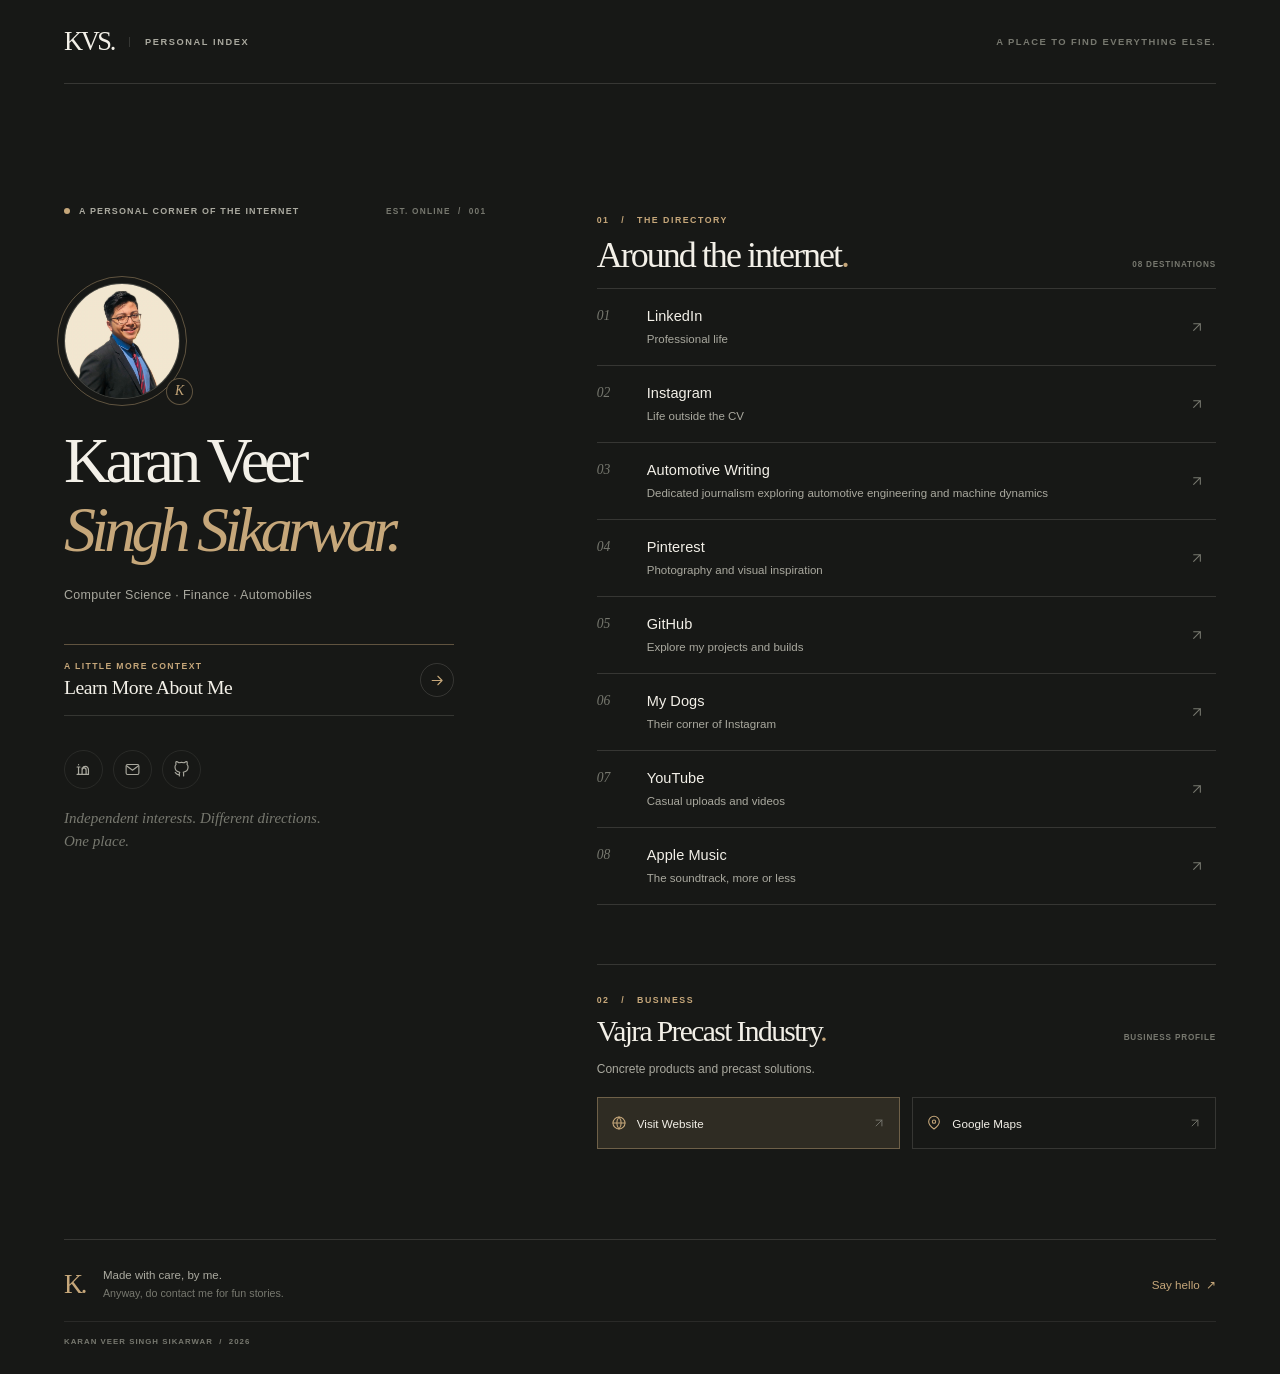
==== commit b3345cfa: "Update index.html" ====
--- a/index.html
+++ b/index.html
@@ -107,7 +107,7 @@
               <svg aria-hidden="true"><use href="icons.svg#github"></use></svg>
             </a>
           </nav>
-          <p class="identity-note">Independent interests. Different directions. One place.</p>
+          <p class="identity-note">Independent interests. Different directions.<br>One place.</p>
         </div>
       </section>
 
@@ -144,7 +144,7 @@
               <span class="index-link__number">03</span>
               <span class="index-link__copy">
                 <span class="index-link__title">Automotive Writing</span>
-                <span class="index-link__subtitle">A journal for the love of cars and bikes</span>
+                <span class="index-link__subtitle">Dedicated journalism exploring automotive engineering and machine dynamics</span>
               </span>
               <svg class="index-link__arrow" aria-hidden="true"><use href="icons.svg#arrow-up-right"></use></svg>
             </a>
@@ -157,9 +157,18 @@
               </span>
               <svg class="index-link__arrow" aria-hidden="true"><use href="icons.svg#arrow-up-right"></use></svg>
             </a>
+            
+            <a class="index-link" href="https://karanveersingh05.github.io/links.to.me/gitcode/" target="_blank" rel="noopener noreferrer">
+              <span class="index-link__number">05</span>
+              <span class="index-link__copy">
+                <span class="index-link__title">GitHub</span>
+                <span class="index-link__subtitle">Explore my projects and builds</span>
+              </span>
+              <svg class="index-link__arrow" aria-hidden="true"><use href="icons.svg#arrow-up-right"></use></svg>
+            </a>
 
             <a class="index-link" href="https://www.instagram.com/dipsy_dog05/" target="_blank" rel="noopener noreferrer">
-              <span class="index-link__number">05</span>
+              <span class="index-link__number">06</span>
               <span class="index-link__copy">
                 <span class="index-link__title">My Dogs</span>
                 <span class="index-link__subtitle">Their corner of Instagram</span>
@@ -168,7 +177,7 @@
             </a>
 
             <a class="index-link" href="https://www.youtube.com/@karan_singh05" target="_blank" rel="noopener noreferrer">
-              <span class="index-link__number">06</span>
+              <span class="index-link__number">07</span>
               <span class="index-link__copy">
                 <span class="index-link__title">YouTube</span>
                 <span class="index-link__subtitle">Casual uploads and videos</span>
@@ -177,19 +186,10 @@
             </a>
 
             <a class="index-link" href="https://music.apple.com/profile/karan_singh05" target="_blank" rel="noopener noreferrer">
-              <span class="index-link__number">07</span>
+              <span class="index-link__number">08</span>
               <span class="index-link__copy">
                 <span class="index-link__title">Apple Music</span>
                 <span class="index-link__subtitle">The soundtrack, more or less</span>
-              </span>
-              <svg class="index-link__arrow" aria-hidden="true"><use href="icons.svg#arrow-up-right"></use></svg>
-            </a>
-
-            <a class="index-link" href="https://karanveersingh05.github.io/links.to.me/gitcode/" target="_blank" rel="noopener noreferrer">
-              <span class="index-link__number">08</span>
-              <span class="index-link__copy">
-                <span class="index-link__title">GitHub</span>
-                <span class="index-link__subtitle">Explore my projects and builds</span>
               </span>
               <svg class="index-link__arrow" aria-hidden="true"><use href="icons.svg#arrow-up-right"></use></svg>
             </a>
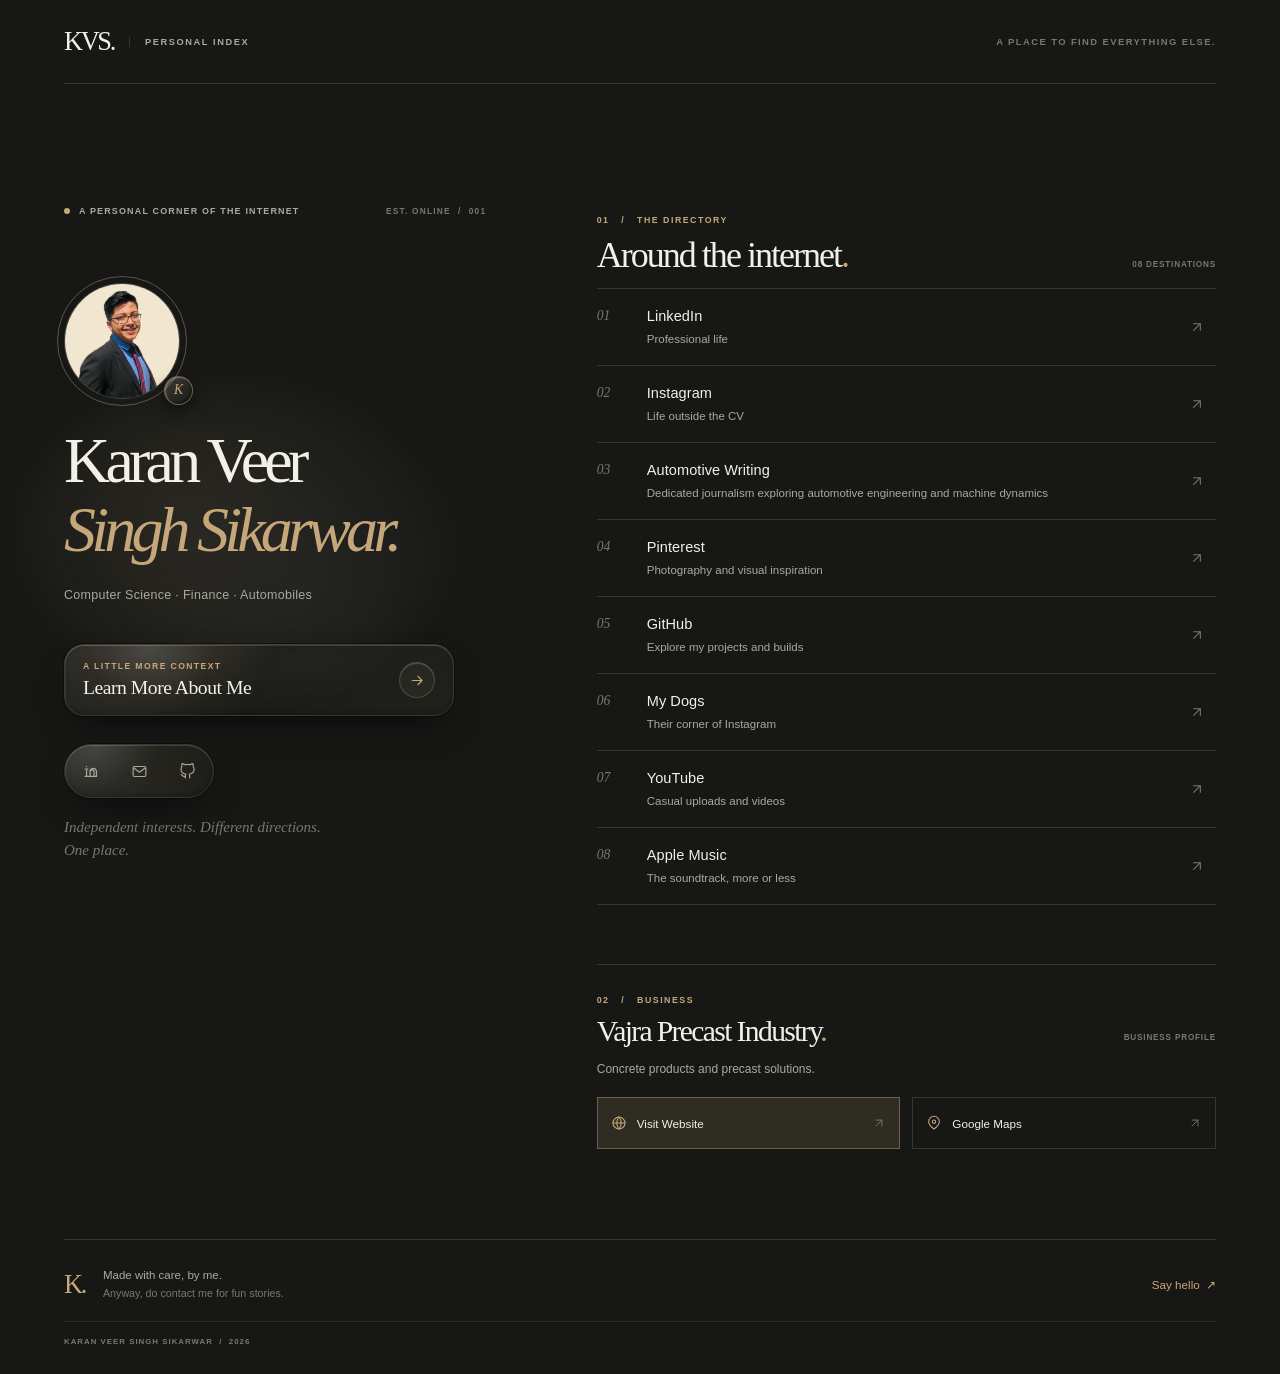
==== commit 12d38384: "Add smoked Liquid Glass surfaces and mobile scroll dock on homepage" ====
--- a/index.html
+++ b/index.html
@@ -48,7 +48,17 @@
   </script>
 </head>
 
-<body>
+<body id="top">
+  <svg class="glass-filters" width="0" height="0" aria-hidden="true" focusable="false">
+    <defs>
+      <filter id="ios26-refraction" x="-15%" y="-15%" width="130%" height="130%" color-interpolation-filters="sRGB">
+        <feTurbulence type="fractalNoise" baseFrequency="0.009 0.013" numOctaves="2" seed="17" result="noise"/>
+        <feGaussianBlur in="noise" stdDeviation="2.4" result="smoothNoise"/>
+        <feDisplacementMap in="SourceGraphic" in2="smoothNoise" scale="14" xChannelSelector="R" yChannelSelector="G"/>
+      </filter>
+    </defs>
+  </svg>
+
   <a class="skip-link" href="#directory">Skip to directory</a>
 
   <div class="page-shell">
@@ -83,7 +93,7 @@
         <h1 id="profile-name">Karan Veer <span>Singh Sikarwar.</span></h1>
         <p class="profile-description">Computer Science <span aria-hidden="true">·</span> Finance <span aria-hidden="true">·</span> Automobiles</p>
 
-        <a class="about-link" href="about/" aria-label="Learn more about me">
+        <a class="about-link liquid-glass" href="about/" aria-label="Learn more about me">
           <span class="about-link__copy">
             <span class="about-link__kicker">A LITTLE MORE CONTEXT</span>
             <span class="about-link__title">Learn More About Me</span>
@@ -96,7 +106,7 @@
         </a>
 
         <div class="identity-bottom">
-          <nav class="quick-links" aria-label="Quick contact links">
+          <nav class="quick-links liquid-glass-pill" aria-label="Quick contact links">
             <a href="https://www.linkedin.com/in/karanveersingh05/" target="_blank" rel="noopener noreferrer" aria-label="LinkedIn" title="LinkedIn">
               <svg aria-hidden="true"><use href="icons.svg#linkedin"></use></svg>
             </a>
@@ -149,7 +159,7 @@
               <svg class="index-link__arrow" aria-hidden="true"><use href="icons.svg#arrow-up-right"></use></svg>
             </a>
 
-            <a class="index-link" href="https://in.pinterest.com/karan_singh05/" target="_blank" rel="noopener noreferrer">
+            <a class="index-link" href="https://in.pinterest.com/karan_singh05/_created/" target="_blank" rel="noopener noreferrer">
               <span class="index-link__number">04</span>
               <span class="index-link__copy">
                 <span class="index-link__title">Pinterest</span>
@@ -233,5 +243,35 @@
       <span class="footer-colophon">KARAN VEER SINGH SIKARWAR&nbsp; / &nbsp;<span id="current-year">2026</span></span>
     </footer>
   </div>
+
+  <nav class="glass-dock liquid-glass" aria-label="Quick mobile navigation" aria-hidden="true">
+    <a class="glass-dock__item" href="about/">
+      <svg viewBox="0 0 24 24" aria-hidden="true">
+        <circle cx="12" cy="8" r="3.5"/>
+        <path d="M5.5 19.5c1.3-3 3.7-4.5 6.5-4.5s5.2 1.5 6.5 4.5"/>
+      </svg>
+      <span>About</span>
+    </a>
+    <a class="glass-dock__item" href="gitcode/">
+      <svg viewBox="0 0 24 24" aria-hidden="true">
+        <path d="m8 8-4 4 4 4M16 8l4 4-4 4M13.5 6l-3 12"/>
+      </svg>
+      <span>Builds</span>
+    </a>
+    <a class="glass-dock__item" href="https://karanveersingh.notion.site/Le-Journalisme-Automobile-26ea89d67df1801f86c3dbd684a59faa" target="_blank" rel="noopener noreferrer">
+      <svg viewBox="0 0 24 24" aria-hidden="true">
+        <path d="M12 19.5H5.5a2 2 0 0 1-2-2V6.5a2 2 0 0 1 2-2H13.5L18 9v3.5"/>
+        <path d="M13.5 4.5V9H18"/>
+        <path d="m14.5 19.2 4.3-4.3a1.4 1.4 0 0 1 2 2l-4.3 4.3-2.5.5.5-2.5Z"/>
+      </svg>
+      <span>Blog</span>
+    </a>
+    <a class="glass-dock__item glass-dock__item--top" href="#top" aria-label="Back to top">
+      <svg viewBox="0 0 24 24" aria-hidden="true">
+        <path d="M12 18.5V6M6.5 11.5 12 6l5.5 5.5"/>
+      </svg>
+      <span>Top</span>
+    </a>
+  </nav>
 </body>
 </html>
--- a/style.css
+++ b/style.css
@@ -74,6 +74,14 @@
   stroke-width: 1.6;
 }
 
+.glass-filters {
+  position: absolute;
+  width: 0;
+  height: 0;
+  overflow: hidden;
+  pointer-events: none;
+}
+
 .skip-link {
   position: fixed;
   top: 12px;
@@ -168,6 +176,22 @@
   padding: 5px 0 0;
 }
 
+.identity-panel::before {
+  position: absolute;
+  top: 190px;
+  left: -42px;
+  width: min(430px, 115%);
+  height: 300px;
+  z-index: -2;
+  border-radius: 50%;
+  background:
+    radial-gradient(circle at 36% 42%, rgba(198, 167, 122, 0.11) 0%, rgba(198, 167, 122, 0.03) 44%, transparent 72%),
+    radial-gradient(circle at 72% 68%, rgba(243, 240, 232, 0.045) 0%, transparent 62%);
+  filter: blur(24px);
+  content: "";
+  pointer-events: none;
+}
+
 .identity-topline {
   display: flex;
   flex-wrap: wrap;
@@ -230,13 +254,19 @@
   position: absolute;
   right: -13px;
   bottom: -6px;
-  width: 27px;
-  height: 27px;
+  width: 29px;
+  height: 29px;
   display: grid;
   place-items: center;
-  border: 1px solid var(--line-accent);
+  border: 1px solid rgba(198, 167, 122, 0.45);
   border-radius: 50%;
-  background: var(--bg);
+  background: linear-gradient(145deg, rgba(243, 240, 232, 0.14), rgba(23, 24, 22, 0.52));
+  -webkit-backdrop-filter: blur(10px) saturate(190%) brightness(1.12);
+  backdrop-filter: blur(10px) saturate(190%) brightness(1.12);
+  box-shadow:
+    inset 1px 1px 1.5px rgba(243, 240, 232, 0.36),
+    inset -1px -1px 2px rgba(0, 0, 0, 0.55),
+    0 6px 16px rgba(0, 0, 0, 0.45);
   color: var(--accent);
   font-family: var(--serif);
   font-size: 0.85rem;
@@ -271,23 +301,82 @@
   line-height: 1.8;
 }
 
+/* Shared iOS 26 Smoked Liquid Glass surface */
+.liquid-glass,
+.liquid-glass-pill {
+  position: relative;
+  isolation: isolate;
+  overflow: hidden;
+  border: 1px solid rgba(243, 240, 232, 0.15);
+  box-shadow:
+    inset 0 1px 1px rgba(243, 240, 232, 0.28),
+    inset 1px 0 1px rgba(198, 167, 122, 0.14),
+    inset 0 -2px 6px rgba(0, 0, 0, 0.48),
+    0 0 0 1px rgba(0, 0, 0, 0.42),
+    0 16px 36px -14px rgba(0, 0, 0, 0.72);
+  transition:
+    border-color 240ms var(--ease),
+    box-shadow 240ms var(--ease),
+    transform 200ms var(--ease);
+}
+
+.liquid-glass::before,
+.liquid-glass-pill::before {
+  position: absolute;
+  inset: -12px;
+  z-index: -2;
+  background: linear-gradient(142deg,
+      rgba(243, 240, 232, 0.085) 0%,
+      rgba(28, 29, 26, 0.46) 46%,
+      rgba(198, 167, 122, 0.075) 100%);
+  -webkit-backdrop-filter: blur(18px) saturate(185%) brightness(1.08);
+  backdrop-filter: blur(18px) saturate(185%) brightness(1.08);
+  backdrop-filter: blur(16px) saturate(185%) brightness(1.08) url(#ios26-refraction);
+  content: "";
+  pointer-events: none;
+}
+
+.liquid-glass::after,
+.liquid-glass-pill::after {
+  position: absolute;
+  inset: 0;
+  z-index: -1;
+  border-radius: inherit;
+  background:
+    radial-gradient(170px circle at var(--glass-x, 22%) var(--glass-y, 0%),
+      rgba(243, 240, 232, 0.17) 0%,
+      rgba(198, 167, 122, 0.065) 36%,
+      transparent 72%);
+  content: "";
+  pointer-events: none;
+  transition: opacity 220ms ease;
+}
+
 .about-link {
   width: min(100%, 390px);
   min-height: 72px;
   margin-top: 38px;
-  padding: 14px 0;
+  padding: 15px 18px;
   display: flex;
   align-items: center;
   justify-content: space-between;
   gap: 18px;
-  border-top: 1px solid var(--line-accent);
-  border-bottom: 1px solid var(--line);
+  border-radius: 20px;
   text-decoration: none;
-  transition: border-color 240ms ease;
 }
 
 .about-link:hover {
-  border-bottom-color: var(--line-accent);
+  border-color: rgba(198, 167, 122, 0.42);
+  box-shadow:
+    inset 0 1px 1.5px rgba(243, 240, 232, 0.36),
+    inset 1px 0 1.5px rgba(198, 167, 122, 0.24),
+    inset 0 -2px 6px rgba(0, 0, 0, 0.48),
+    0 0 0 1px rgba(0, 0, 0, 0.48),
+    0 20px 42px -14px rgba(0, 0, 0, 0.8);
+}
+
+.about-link:active {
+  transform: scale(0.985);
 }
 
 .about-link__copy {
@@ -311,13 +400,15 @@
 }
 
 .about-link__arrow {
-  width: 34px;
-  height: 34px;
-  flex: 0 0 34px;
+  width: 36px;
+  height: 36px;
+  flex: 0 0 36px;
   display: grid;
   place-items: center;
-  border: 1px solid var(--line);
+  border: 1px solid rgba(243, 240, 232, 0.16);
   border-radius: 50%;
+  background: rgba(243, 240, 232, 0.04);
+  box-shadow: inset 0 1px 0 rgba(243, 240, 232, 0.18);
   color: var(--accent);
   transition: transform 240ms var(--ease), border-color 240ms ease, background 240ms ease;
 }
@@ -334,31 +425,49 @@
 }
 
 .identity-bottom {
-  margin-top: 34px;
+  margin-top: 28px;
 }
 
 .quick-links {
-  display: flex;
+  width: fit-content;
+  padding: 4px;
+  display: inline-flex;
   align-items: center;
-  gap: 10px;
+  gap: 4px;
+  border-radius: 999px;
 }
 
 .quick-links a {
-  width: 39px;
-  height: 39px;
+  width: 44px;
+  height: 44px;
   display: grid;
   place-items: center;
-  border: 1px solid var(--line-soft);
+  border: 1px solid transparent;
   border-radius: 50%;
   color: var(--muted);
-  transition: color 200ms ease, border-color 200ms ease, background 200ms ease, transform 200ms var(--ease);
+  transition:
+    color 200ms ease,
+    border-color 200ms ease,
+    background 200ms ease,
+    box-shadow 200ms ease,
+    transform 180ms var(--ease);
 }
 
 .quick-links a:hover {
-  transform: translateY(-2px);
-  border-color: var(--line-accent);
-  background: var(--accent-dim);
+  transform: translateY(-1px);
+  border-color: rgba(198, 167, 122, 0.34);
+  background: rgba(198, 167, 122, 0.14);
+  box-shadow: inset 0 1px 0 rgba(243, 240, 232, 0.22);
   color: var(--accent);
+}
+
+.quick-links a:active {
+  transform: scale(0.95);
+}
+
+.quick-links a:focus-visible,
+.glass-dock__item:focus-visible {
+  outline-offset: -3px;
 }
 
 .quick-links svg {
@@ -406,7 +515,7 @@
   line-height: 1.08;
 }
 
-.section-heading h2 > span {
+.section-heading h2>span {
   color: var(--accent);
 }
 
@@ -558,14 +667,14 @@
   background: var(--accent-dim);
 }
 
-.business-link > svg:first-child {
+.business-link>svg:first-child {
   width: 16px;
   height: 16px;
   flex: 0 0 16px;
   color: var(--accent);
 }
 
-.business-link > span {
+.business-link>span {
   min-width: 0;
   flex: 1;
 }
@@ -669,6 +778,10 @@
   }
 }
 
+.glass-dock {
+  display: none;
+}
+
 @media (min-width: 1100px) {
   .identity-panel {
     padding-right: 8px;
@@ -741,6 +854,91 @@
 
   .site-footer {
     min-height: 112px;
+    padding-bottom: max(98px, calc(78px + env(safe-area-inset-bottom)));
+  }
+}
+
+@media (max-width: 1024px) {
+  .glass-dock {
+    position: fixed;
+    bottom: calc(14px + env(safe-area-inset-bottom, 0px));
+    left: 50%;
+    z-index: 30;
+    width: 332px;
+    max-width: calc(100% - 28px);
+    padding: 5px;
+    display: grid;
+    grid-template-columns: repeat(4, minmax(0, 1fr));
+    align-items: center;
+    gap: 3px;
+    border-radius: 36px;
+    opacity: 0;
+    visibility: hidden;
+    pointer-events: none;
+    will-change: transform, opacity;
+    transform: translate3d(-50%, 10px, 0) scale(0.96);
+    transition:
+      opacity 180ms ease-in,
+      transform 180ms ease-in,
+      visibility 0s linear 180ms;
+  }
+
+  .glass-dock.is-visible {
+    opacity: 1;
+    visibility: visible;
+    pointer-events: auto;
+    transform: translate3d(-50%, 0, 0) scale(1);
+    transition:
+      opacity 170ms var(--ease),
+      transform 170ms var(--ease),
+      visibility 0s linear 0s;
+  }
+
+  .glass-dock__item {
+    min-height: 46px;
+    padding: 5px 4px;
+    display: flex;
+    flex-direction: column;
+    align-items: center;
+    justify-content: center;
+    gap: 3px;
+    border-radius: 28px;
+    color: var(--muted);
+    font-size: 0.6rem;
+    font-weight: 500;
+    letter-spacing: 0.04em;
+    text-decoration: none;
+    transition:
+      background 180ms ease,
+      color 180ms ease,
+      box-shadow 180ms ease,
+      transform 160ms var(--ease);
+  }
+
+  .glass-dock__item svg {
+    width: 16px;
+    height: 16px;
+    flex: 0 0 16px;
+  }
+
+  .glass-dock__item span {
+    line-height: 1;
+    white-space: nowrap;
+  }
+
+  .glass-dock__item:hover,
+  .glass-dock__item:focus-visible {
+    background: rgba(243, 240, 232, 0.08);
+    box-shadow: inset 0 1px 0 rgba(243, 240, 232, 0.16);
+    color: var(--text);
+  }
+
+  .glass-dock__item--top {
+    color: var(--accent);
+  }
+
+  .glass-dock__item:active {
+    transform: scale(0.95);
   }
 }
 
@@ -818,8 +1016,8 @@
   }
 
   .quick-links a {
-    width: 37px;
-    height: 37px;
+    width: 44px;
+    height: 44px;
   }
 
   .section-heading {
@@ -910,6 +1108,7 @@
 }
 
 @media (prefers-reduced-motion: reduce) {
+
   *,
   *::before,
   *::after {
@@ -918,4 +1117,4 @@
     animation-iteration-count: 1 !important;
     transition-duration: 0.01ms !important;
   }
-}
+}
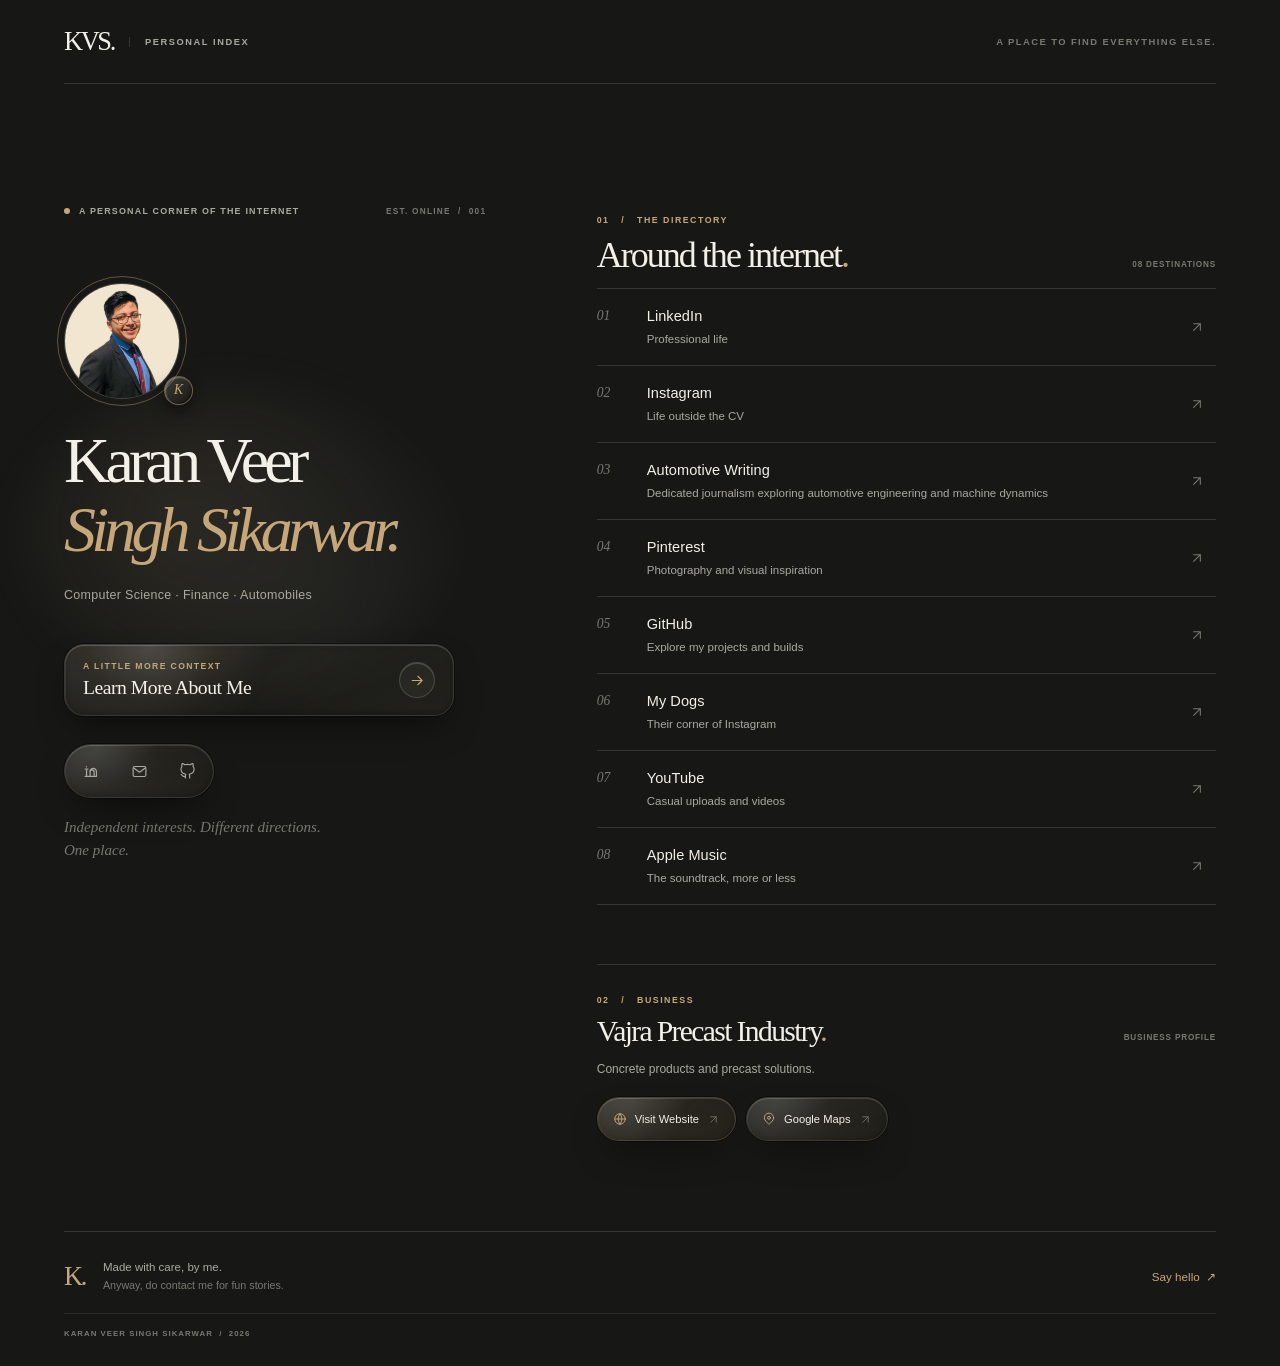
==== commit 98d43812: "Optimize about assets, fix gitcode nav/SEO, refine glass buttons, add robots/llms.txt" ====
--- a/index.html
+++ b/index.html
@@ -5,9 +5,12 @@
   <meta name="viewport" content="width=device-width, initial-scale=1, viewport-fit=cover">
   <title>Karan Veer Singh Sikarwar | Personal Index</title>
   <meta name="description" content="A little corner of the internet belonging to Karan Veer Singh Sikarwar. Find my work, interests, writing, and other places online.">
+  <meta name="author" content="Karan Veer Singh Sikarwar">
+  <meta name="robots" content="index, follow, max-image-preview:large">
   <meta name="theme-color" content="#171816">
   <meta name="color-scheme" content="dark">
   <meta property="og:type" content="website">
+  <meta property="og:site_name" content="Karan Veer Singh Sikarwar">
   <meta property="og:url" content="https://karanveersingh05.github.io/links.to.me/">
   <meta property="og:title" content="Karan Veer Singh Sikarwar | Personal Index">
   <meta property="og:description" content="A little corner of the internet belonging to Karan Veer Singh Sikarwar. Find my work, interests, writing, and other places online.">
@@ -18,9 +21,12 @@
   <meta name="twitter:title" content="Karan Veer Singh Sikarwar | Personal Index">
   <meta name="twitter:description" content="A little corner of the internet belonging to Karan Veer Singh Sikarwar.">
   <meta name="twitter:image" content="https://karanveersingh05.github.io/links.to.me/profile.jpg">
-  <link rel="icon" type="image/png" href="favicon.png">
+  <link rel="icon" type="image/svg+xml" href="about/assets/favicon.svg">
+  <link rel="alternate icon" type="image/png" href="favicon.png">
   <link rel="apple-touch-icon" href="favicon.png">
   <link rel="canonical" href="https://karanveersingh05.github.io/links.to.me/">
+  <link rel="sitemap" type="application/xml" title="Sitemap" href="sitemap.xml">
+  <link rel="alternate" type="text/markdown" href="llms.txt" title="LLMs.txt">
   <link rel="preload" as="image" href="profile.jpg">
   <link rel="stylesheet" href="style.css">
   <script src="script.js" defer></script>
@@ -168,7 +174,7 @@
               <svg class="index-link__arrow" aria-hidden="true"><use href="icons.svg#arrow-up-right"></use></svg>
             </a>
             
-            <a class="index-link" href="https://karanveersingh05.github.io/links.to.me/gitcode/" target="_blank" rel="noopener noreferrer">
+            <a class="index-link" href="gitcode/">
               <span class="index-link__number">05</span>
               <span class="index-link__copy">
                 <span class="index-link__title">GitHub</span>
@@ -218,12 +224,12 @@
           <p class="business-description">Concrete products and precast solutions.</p>
 
           <div class="business-actions">
-            <a class="business-link business-link--primary" href="https://vajraprecastindustry.github.io/Vajra-Precast-Industry/" target="_blank" rel="noopener noreferrer">
+            <a class="business-link business-link--primary liquid-glass-pill" href="https://vajraprecastindustry.github.io/Vajra-Precast-Industry/" target="_blank" rel="noopener noreferrer">
               <svg aria-hidden="true"><use href="icons.svg#globe"></use></svg>
               <span>Visit Website</span>
               <svg class="business-link__arrow" aria-hidden="true"><use href="icons.svg#arrow-up-right"></use></svg>
             </a>
-            <a class="business-link" href="https://maps.app.goo.gl/ETF6zqVRNBmQay8h7?g_st=ic" target="_blank" rel="noopener noreferrer">
+            <a class="business-link liquid-glass-pill" href="https://maps.app.goo.gl/ETF6zqVRNBmQay8h7?g_st=ic" target="_blank" rel="noopener noreferrer">
               <svg aria-hidden="true"><use href="icons.svg#map-pin"></use></svg>
               <span>Google Maps</span>
               <svg class="business-link__arrow" aria-hidden="true"><use href="icons.svg#arrow-up-right"></use></svg>
--- a/style.css
+++ b/style.css
@@ -301,7 +301,6 @@
   line-height: 1.8;
 }
 
-/* Shared iOS 26 Smoked Liquid Glass surface */
 .liquid-glass,
 .liquid-glass-pill {
   position: relative;
@@ -641,54 +640,70 @@
 }
 
 .business-actions {
-  display: grid;
-  grid-template-columns: 1fr 1fr;
-  gap: 12px;
+  display: flex;
+  flex-wrap: wrap;
+  align-items: center;
+  gap: 10px;
 }
 
 .business-link {
   min-width: 0;
-  min-height: 52px;
-  padding: 12px 13px;
-  display: flex;
+  min-height: 44px;
+  padding: 9px 15px;
+  display: inline-flex;
   align-items: center;
-  gap: 10px;
-  border: 1px solid var(--line);
+  gap: 8px;
+  border-radius: 999px;
   color: var(--text);
-  font-size: 0.73rem;
+  font-size: 0.7rem;
   font-weight: 500;
   text-decoration: none;
-  transition: border-color 220ms ease, background 220ms ease, transform 220ms var(--ease);
 }
 
 .business-link:hover {
-  transform: translateY(-2px);
-  border-color: var(--line-accent);
-  background: var(--accent-dim);
-}
-
-.business-link>svg:first-child {
-  width: 16px;
-  height: 16px;
-  flex: 0 0 16px;
-  color: var(--accent);
-}
-
-.business-link>span {
-  min-width: 0;
-  flex: 1;
-}
-
-.business-link__arrow {
+  transform: translateY(-1px);
+  border-color: rgba(198, 167, 122, 0.36);
+}
+
+.business-link:active {
+  transform: scale(0.97);
+}
+
+.business-link > svg:first-child {
   width: 14px;
   height: 14px;
   flex: 0 0 14px;
+  color: var(--accent);
+}
+
+.business-link > span {
+  white-space: nowrap;
+}
+
+.business-link__arrow {
+  width: 13px;
+  height: 13px;
+  flex: 0 0 13px;
   color: var(--subtle);
+  transition: color 200ms ease, transform 200ms var(--ease);
+}
+
+.business-link:hover .business-link__arrow {
+  transform: translate(2px, -2px);
+  color: var(--accent);
 }
 
 .business-link--primary {
-  border-color: var(--line-accent);
-  background: var(--accent-dim);
+  border-color: rgba(198, 167, 122, 0.3);
+}
+
+.business-link--primary::before {
+  background: linear-gradient(
+    142deg,
+    rgba(198, 167, 122, 0.16) 0%,
+    rgba(32, 31, 26, 0.48) 52%,
+    rgba(198, 167, 122, 0.1) 100%
+  );
 }
 
 .site-footer {
@@ -1059,12 +1074,12 @@
   }
 
   .business-actions {
-    grid-template-columns: 1fr;
     gap: 9px;
   }
 
   .business-link {
-    min-height: 49px;
+    min-height: 44px;
+    padding: 9px 14px;
   }
 
   .site-footer {
